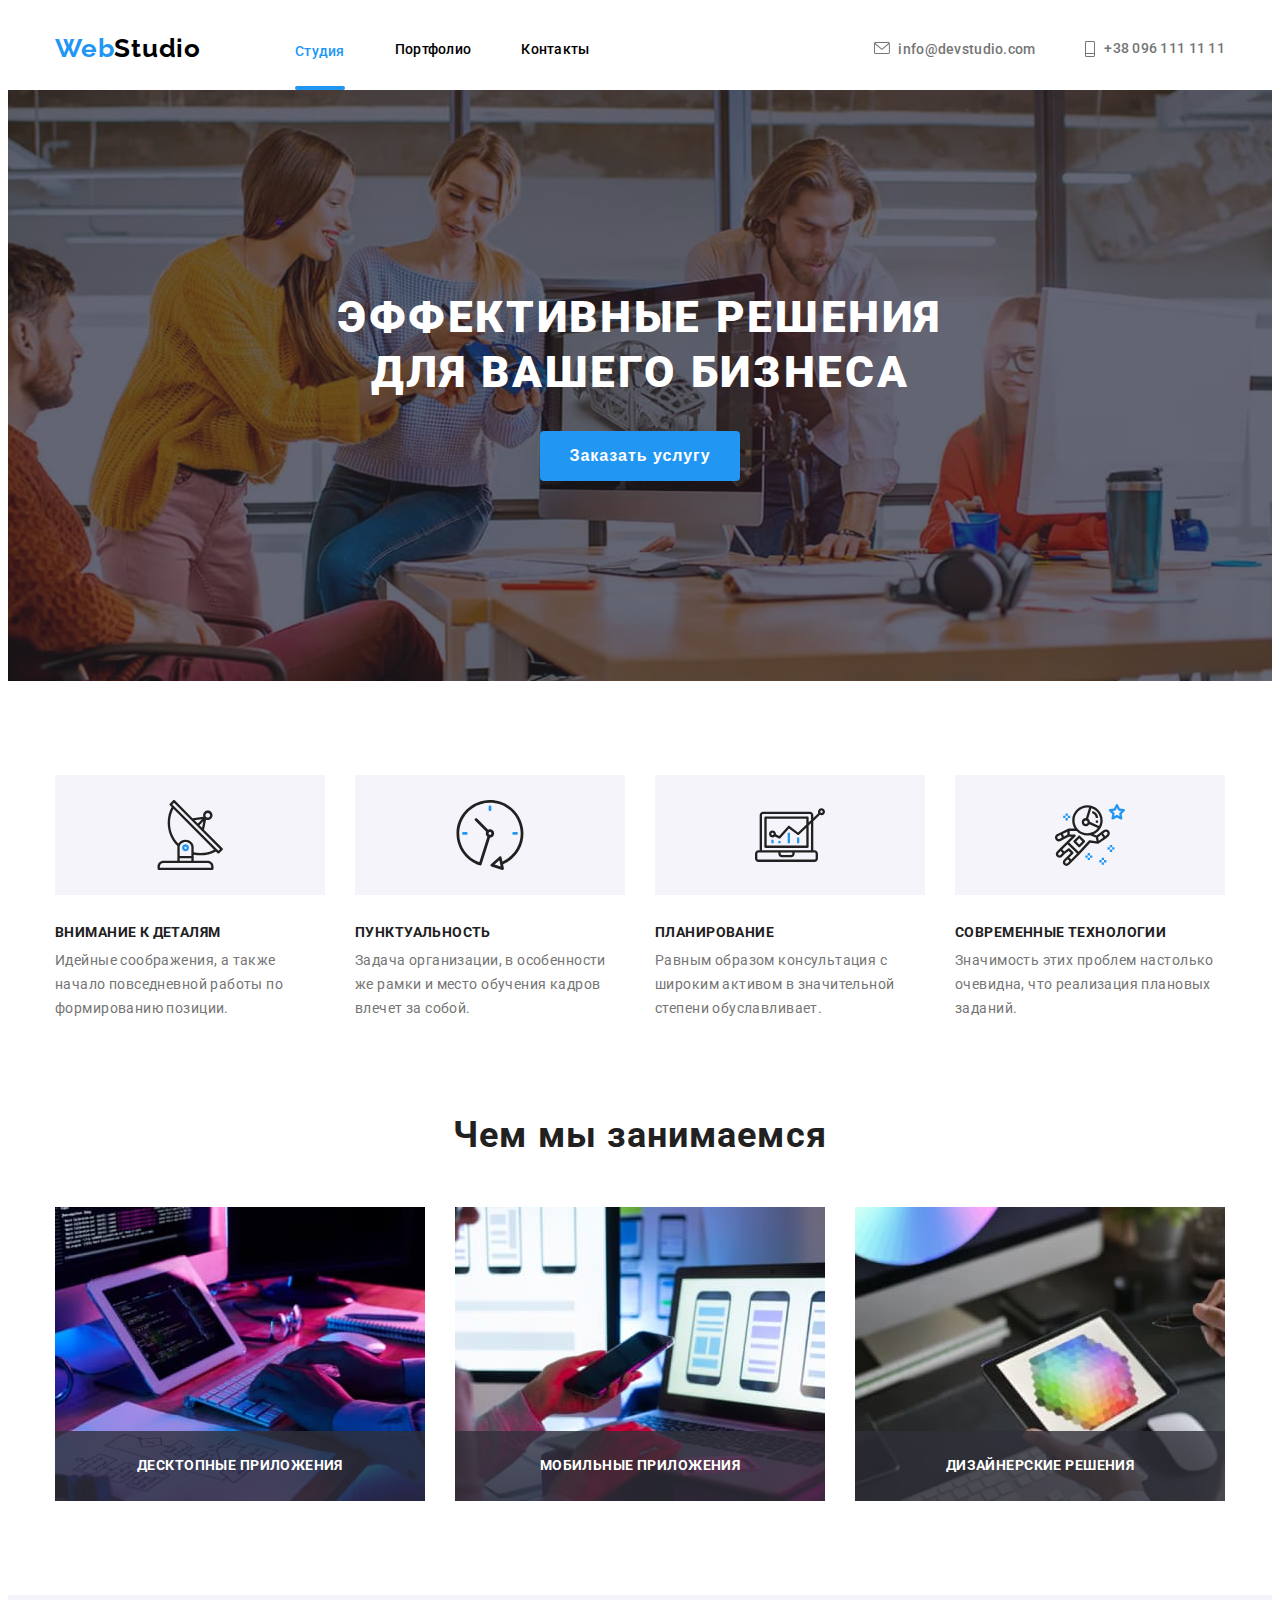
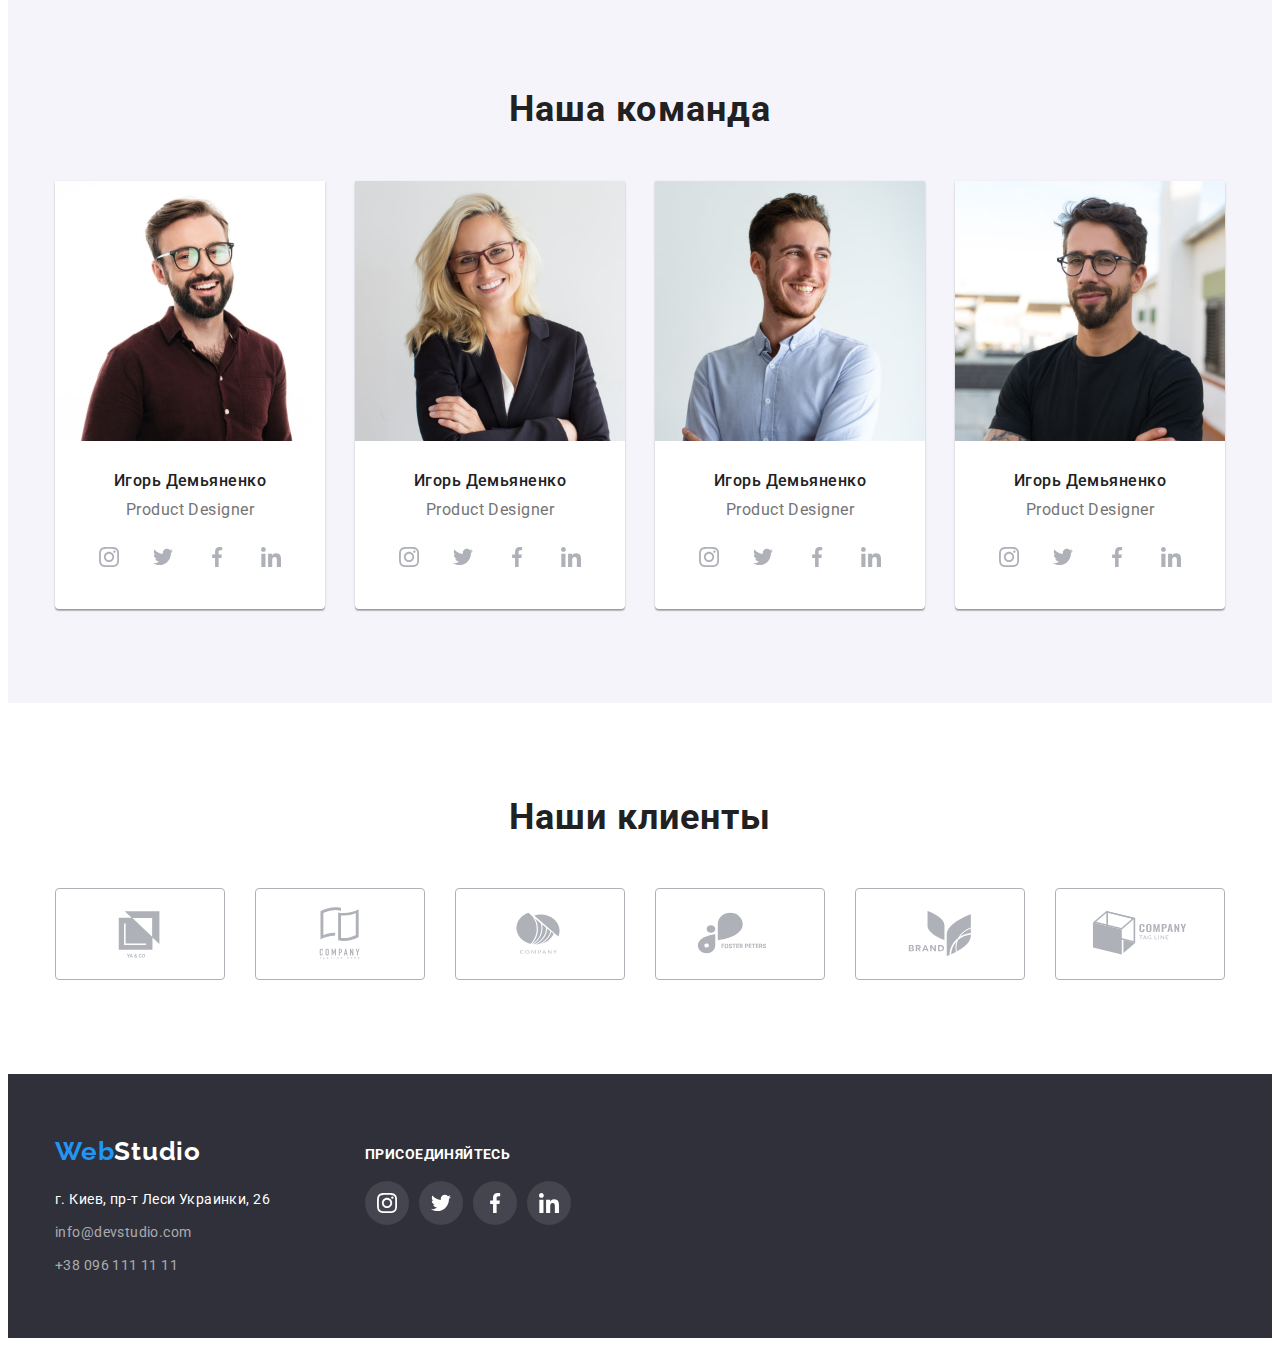
==== index.html @ 7b321eb6 "addes files" ====
<!DOCTYPE html>
<html lang="ru">
  <head>
    <meta charset="UTF-8" />
    <meta http-equiv="X-UA-Compatible" content="IE=edge" />
    <meta name="viewport" content="width=device-width, initial-scale=1.0" />
    <title>WebStudio</title>
    <link
      href="https://fonts.googleapis.com/css2?family=Raleway:wght@700&family=Roboto:wght@400;500;700;900&display=swap"
      rel="stylesheet"
    />
    <link
      rel="stylesheet"
      href="https://cdnjs.cloudflare.com/ajax/libs/modern-normalize/1.1.0/modern-normalize.min.css"
      integrity="sha512-wpPYUAdjBVSE4KJnH1VR1HeZfpl1ub8YT/NKx4PuQ5NmX2tKuGu6U/JRp5y+Y8XG2tV+wKQpNHVUX03MfMFn9Q=="
      crossorigin="anonymous"
      referrerpolicy="no-referrer"
    />
    <link rel="stylesheet" href="./css/style.css" />
  </head>
  <body>
    <!-- header -->
    <header>
      <div class="nav-cont container">
        <!-- навигация -->
        <nav class="nav-item">
          <a href="./index.html" class="logo"
            ><span class="logo-blue">Web</span><span class="logo-black">Studio</span></a
          >
          <ul class="nav-list list">
            <li class="current"><a href="" class="nav-link link">Студия</a></li>
            <li>
              <a href="./portfolio.html" class="nav-link link">Портфолио</a>
            </li>
            <li><a href="" class="nav-link link">Контакты</a></li>
          </ul>
        </nav>
        <!-- Контакты -->
        <ul class="nav-list list">
          <li>
            <a class="cont-link mail link" href="mailto:info@devstudio.com">
              <svg class="icon-cont" width="16" height="12">
                <use href="./image/svg/sprite.svg#icon-mail"></use>
              </svg>
              info@devstudio.com</a
            >
          </li>
          <li>
            <a class="cont-link tel link" href="tel:+380961111111">
              <svg class="icon-cont" width="10" height="16">
                <use href="./image/svg/sprite.svg#icon-telephone"></use>
              </svg>
              +38 096 111 11 11</a
            >
          </li>
        </ul>
      </div>
    </header>
    <!-- main -->
    <main>
      <!-- Интро -->
      <section class="intro">
        <h1 class="intro-title">Эффективные решения для вашего бизнеса</h1>
        <button type="button" class="btn primary" data-modal-open>Заказать услугу</button>
      </section>
      <!-- Преимущества -->
      <section class="our-benefit">
        <div class="benefit container">
          <h2 class="benefits title">Преимущества</h2>
          <ul class="benefits-list list">
            <li class="item">
              <div class="icon-item">
                <svg class="icon-benefits" width="70" height="70">
                  <use href="./image/svg/sprite.svg#icon-antenna-1"></use>
                </svg>
              </div>
              <h3 class="benefits-title sub-title">Внимание к деталям</h3>
              <p class="benefits-description">
                Идейные соображения, a также начало повседневной работы по формированию позиции.
              </p>
            </li>

            <li class="item">
              <div class="icon-item">
                <svg class="icon-benefits" width="70" height="70">
                  <use href="./image/svg/sprite.svg#icon-clock-2"></use>
                </svg>
              </div>
              <h3 class="benefits-title sub-title">Пунктуальность</h3>
              <p class="benefits-description">
                Задача организации, в особенности же рамки и место обучения кадров влечет за собой.
              </p>
            </li>

            <li class="item">
              <div class="icon-item">
                <svg class="icon-benefits" width="70" height="70">
                  <use href="./image/svg/sprite.svg#icon-diagram-3"></use>
                </svg>
              </div>
              <h3 class="benefits-title sub-title">Планирование</h3>
              <p class="benefits-description">
                Равным образом консультация c широким активом в значительной степени обуславливает.
              </p>
            </li>

            <li class="item">
              <div class="icon-item">
                <svg class="icon-benefits" width="70" height="70">
                  <use href="./image/svg/sprite.svg#icon-astronaut-4"></use>
                </svg>
              </div>
              <h3 class="benefits-title sub-title">Современные технологии</h3>
              <p class="benefits-description">
                Значимость этих проблем настолько очевидна, что реализация плановых заданий.
              </p>
            </li>
          </ul>
        </div>
      </section>
      <!-- Чем мы занимаемся -->
      <section class="section">
        <div class="container">
          <h2 class="title">Чем мы занимаемся</h2>
          <ul class="doing-list list">
            <li>
              <img src="./image/Main/do/box1.jpg" width="370" alt="box1" />
              <p> Десктопные приложения</p>
            </li>
            <li>
              <img src="./image/Main/do/box2.jpg" width="370" alt="box2" />
              <p>Мобильные приложения</p>
            </li>
            <li>
              <img src="./image/Main/do/box3.jpg" width="370" alt="box3" />
              <p>Дизайнерские решения</p>
            </li>
          </ul>
        </div>
      </section>
      <!-- Наша команда -->
      <section class="team section">
        <div class="container">
          <h2 class="title">Наша команда</h2>
          <ul class="team-list list">
            <li class="team-container">
              <img class="team-photo" src="./image/Main/team/team1.jpg" width="270" alt="team1" />
              <div class="team-descr">
                <h3 class="team-name">Игорь Демьяненко</h3>
                <p class="team-position">Product Designer</p>
                <ul class="social social-team list">
                  <li>
                    <a href="" class="social-item link">
                      <svg class="icon-social" width="20" height="20">
                        <use href="./image/svg/sprite.svg#icon-instagram"></use>
                      </svg>
                    </a>
                  </li>
                  <li>
                    <a href="" class="social-item link">
                      <svg class="icon-social" width="20" height="20">
                        <use href="./image/svg/sprite.svg#icon-twitter"></use>
                      </svg>
                    </a>
                  </li>
                  <li>
                    <a href="" class="social-item link">
                      <svg class="icon-social" width="20" height="20">
                        <use href="./image/svg/sprite.svg#icon-facebook"></use>
                      </svg>
                    </a>
                  </li>
                  <li>
                    <a href="" class="social-item link">
                      <svg class="icon-social" width="20" height="20">
                        <use href="./image/svg/sprite.svg#icon-linkedin"></use>
                      </svg>
                    </a>
                  </li>
                </ul>
              </div>
            </li>
            <li class="team-container">
              <img class="team-photo" src="./image/Main/team/team2.jpg" width="270" alt="team1" />
              <div class="team-descr">
                <h3 class="team-name">Игорь Демьяненко</h3>
                <p class="team-position">Product Designer</p>
                <ul class="social social-team list">
                  <li>
                    <a href="" class="social-item team-item link">
                      <svg class="icon-social" width="20" height="20">
                        <use href="./image/svg/sprite.svg#icon-instagram"></use>
                      </svg>
                    </a>
                  </li>
                  <li>
                    <a href="" class="social-item team-item link">
                      <svg class="icon-social" width="20" height="20">
                        <use href="./image/svg/sprite.svg#icon-twitter"></use>
                      </svg>
                    </a>
                  </li>
                  <li>
                    <a href="" class="social-item team-item link">
                      <svg class="icon-social" width="20" height="20">
                        <use href="./image/svg/sprite.svg#icon-facebook"></use>
                      </svg>
                    </a>
                  </li>
                  <li>
                    <a href="" class="social-item team-item link">
                      <svg class="icon-social" width="20" height="20">
                        <use href="./image/svg/sprite.svg#icon-linkedin"></use>
                      </svg>
                    </a>
                  </li>
                </ul>
              </div>
            </li>
            <li class="team-container">
              <img class="team-photo" src="./image/Main/team/team3.jpg" width="270" alt="team1" />
              <div class="team-descr">
                <h3 class="team-name">Игорь Демьяненко</h3>
                <p class="team-position">Product Designer</p>
                <ul class="social social-team list">
                  <li>
                    <a href="" class="social-item team-item link">
                      <svg class="icon-social" width="20" height="20">
                        <use href="./image/svg/sprite.svg#icon-instagram"></use>
                      </svg>
                    </a>
                  </li>
                  <li>
                    <a href="" class="social-item team-item link">
                      <svg class="icon-social" width="20" height="20">
                        <use href="./image/svg/sprite.svg#icon-twitter"></use>
                      </svg>
                    </a>
                  </li>
                  <li>
                    <a href="" class="social-item team-item link">
                      <svg class="icon-social" width="20" height="20">
                        <use href="./image/svg/sprite.svg#icon-facebook"></use>
                      </svg>
                    </a>
                  </li>
                  <li>
                    <a href="" class="social-item team-item link">
                      <svg class="icon-social" width="20" height="20">
                        <use href="./image/svg/sprite.svg#icon-linkedin"></use>
                      </svg>
                    </a>
                  </li>
                </ul>
              </div>
            </li>
            <li class="team-container">
              <img class="team-photo" src="./image/Main/team/team4.jpg" width="270" alt="team1" />
              <div class="team-descr">
                <h3 class="team-name">Игорь Демьяненко</h3>
                <p class="team-position">Product Designer</p>
                <ul class="social social-team list">
                  <li>
                    <a href="" class="social-item team-item link">
                      <svg class="icon-social" width="20" height="20">
                        <use href="./image/svg/sprite.svg#icon-instagram"></use>
                      </svg>
                    </a>
                  </li>
                  <li>
                    <a href="" class="social-item team-item link">
                      <svg class="icon-social" width="20" height="20">
                        <use href="./image/svg/sprite.svg#icon-twitter"></use>
                      </svg>
                    </a>
                  </li>
                  <li>
                    <a href="" class="social-item team-item link">
                      <svg class="icon-social" width="20" height="20">
                        <use href="./image/svg/sprite.svg#icon-facebook"></use>
                      </svg>
                    </a>
                  </li>
                  <li>
                    <a href="" class="social-item team-item link">
                      <svg class="icon-social" width="20" height="20">
                        <use href="./image/svg/sprite.svg#icon-linkedin"></use>
                      </svg>
                    </a>
                  </li>
                </ul>
              </div>
            </li>
          </ul>
        </div>
      </section>
      <!-- Клиенты -->
      <section class="section">
        <div class="container">
          <h2 class="title">Наши клиенты</h2>
          <ul class="clients-list list">
            <li class="list">
              <a href="" class="item-client link">
                <svg class="icon-client">
                  <use href="./image/svg/sprite.svg#icon-client-1"></use>
                </svg>
              </a>
            </li>
            <li class="list">
              <a href="" class="item-client link">
                <svg class="icon-client">
                  <use href="./image/svg/sprite.svg#icon-client-2"></use>
                </svg>
              </a>
            </li>
            <li class="list">
              <a href="" class="item-client link">
                <svg class="icon-client">
                  <use href="./image/svg/sprite.svg#icon-client-3"></use>
                </svg>
              </a>
            </li>
            <li class="list">
              <a href="" class="item-client link">
                <svg class="icon-client">
                  <use href="./image/svg/sprite.svg#icon-client-4"></use>
                </svg>
              </a>
            </li>
            <li class="list">
              <a href="" class="item-client link">
                <svg class="icon-client">
                  <use href="./image/svg/sprite.svg#icon-client-5"></use>
                </svg>
              </a>
            </li>
            <li class="list">
              <a href="" class="item-client link">
                <svg class="icon-client">
                  <use href="./image/svg/sprite.svg#icon-client-6"></use>
                </svg>
              </a>
            </li>
          </ul>
        </div>
      </section>
    </main>
    <!-- footer -->
    <footer class="footer">
      <div class="container">
        <ul class="footer-container list">
          <li class="adress-list">
            <a href="./index.html" class="logo"
              ><span class="logo-blue">Web</span><span class="logo-white">Studio</span></a
            >
            <address>
              <ul class="footer-adress">
                <li class="adress-link list">
                  <a
                    class="adress link"
                    href="https://www.google.com/maps/place/%D0%B1%D1%83%D0%BB.+%D0%9B%D0%B5%D1%81%D0%B8+%D0%A3%D0%BA%D1%80%D0%B0%D0%B8%D0%BD%D0%BA%D0%B8,+26,+%D0%9A%D0%B8%D0%B5%D0%B2,+02000/data=!4m2!3m1!1s0x40d4cf0e033ecbe9:0x57a4dffefec77da0?sa=X&ved=2ahUKEwjcrKjP-oL5AhVjoosKHctqA7YQ8gF6BAgDEAE"
                    target="_blank"
                    rel="noopener noreferrer"
                    >г. Киев, пр-т Леси Украинки, 26</a
                  >
                </li>
                <li class="adress-link list">
                  <a class="contact link" href="mailto:info@devstudio.com">info@devstudio.com</a>
                </li>
                <li class="adress-link list">
                  <a class="contact link" href="tel:+380961111111">+38 096 111 11 11</a>
                </li>
              </ul>
            </address>
          </li>
          <li class="join-list">
            <h2 class="sub-title title-join">присоединяйтесь</h2>
            <ul class="social social-footer list">
              <li>
                <a href="" class="social-item link">
                  <svg class="icon-social" width="20" height="20">
                    <use href="./image/svg/sprite.svg#icon-instagram"></use>
                  </svg>
                </a>
              </li>
              <li>
                <a href="" class="social-item link">
                  <svg class="icon-social" width="20" height="20">
                    <use href="./image/svg/sprite.svg#icon-twitter"></use>
                  </svg>
                </a>
              </li>
              <li>
                <a href="" class="social-item link">
                  <svg class="icon-social" width="20" height="20">
                    <use href="./image/svg/sprite.svg#icon-facebook"></use>
                  </svg>
                </a>
              </li>
              <li>
                <a href="" class="social-item link">
                  <svg class="icon-social" width="20" height="20">
                    <use href="./image/svg/sprite.svg#icon-linkedin"></use>
                  </svg>
                </a>
              </li>
            </ul>
          </li>
        </ul>
      </div>
    </footer>
    <div class="backdrop is-hidden" data-modal>
      <div class="modal">
        <button type="button" class="btn btn-close" data-modal-close>
          <img src="./image/svg/closed.svg" alt="X" width="11" height="11" />
        </button>
      </div>
    </div>
    <script src="./js/modal.js"></script>
  </body>
</html>
---- css/style.css ----
/* основной черний цвет #212121 */
/* вторичний цвет #757575 */
/* accent #2196F3 */
:root {
  --primary-text-color: #212121;
  --second-text-color: #757575;
  --accent-color: #2196f3;
  --white-color: #ffffff;
  --primary-bgc: #2f303a;
  --contact-color: rgba(255, 255, 255, 0.6);
  --second-bgc: #f5f4fa;
  --social-bgc: #afb1b8;
  --social-join: rgba(255, 255, 255, 0.1);
  --bgc-overlay: rgba(33, 150, 243, 0.9);
  --bgc-backdrop: rgba(0, 0, 0, 0.2);
}
html {
  box-sizing: border-box;
}
*,
*::after,
*::before {
  box-sizing: inherit;
}
body {
  font-family: 'Roboto', sans-serif;
  font-style: normal;
}
.container {
  margin: 0 auto;
  max-width: 1200px;
  padding: 0 15px;
}

/* Обнуление */
h1,
h2,
h3,
h4,
p {
  margin: 0;
  padding: 0;
}
img {
  display: block;
}
.list {
  margin: 0;
  padding: 0;
  list-style: none;
}
.link {
  margin: 0;
  padding: 0;
  text-decoration: none;
  line-height: 0;
}

/* Общее для тайтлов */
.title {
  margin-bottom: 1.39em;
  color: var(--primary-text-color);
  font-weight: 700;
  font-size: 2.25em;
  line-height: 1.16;
  text-align: center;
  letter-spacing: 0.03em;
}
.sub-title {
  font-weight: 700;
  font-size: 0.875em;
  line-height: 1;
  letter-spacing: 0.03em;
  text-transform: uppercase;
}
.section {
  padding-top: 5.875em;
  padding-bottom: 5.875em;
}
/* Header */
.logo {
  text-decoration: none;
  font-family: 'Raleway', sans-serif;
  font-weight: 700;
  letter-spacing: 0.03em;
  font-size: 1.625em;
  line-height: 1.29;
  margin-right: 94px;
  padding-top: 0.92em;
  padding-bottom: 0.9em;
}
.nav-list {
  display: inline-flex;
  align-items: center;
  font-weight: 500;
  font-size: 0.875em;
  line-height: 1;
  letter-spacing: 0.02em;
  margin-left: auto;
  align-content: baseline;
}
.nav-list > li:not(:first-child) {
  margin-left: 50px;
}
.logo-blue {
  color: var(--accent-color);
}
.logo-black {
  color: #000000;
}
.logo-white {
  color: #ffffff;
}
.nav-link {
  display: inline-block;
  padding-top: 32px;
  padding-bottom: 32px;
  color: inherit;
  line-height: 1;
  transition: 250ms cubic-bezier(0.4, 0, 0.2, 1);
}
.cont-link {
  display: inline-flex;
  padding-top: 32px;
  padding-bottom: 32px;
  color: var(--second-text-color);
  text-align: center;
  line-height: 1;
  transition: 250ms cubic-bezier(0.4, 0, 0.2, 1);
}
.icon-cont {
  margin-right: 0.625em;
  fill: currentColor;
  transition: 250ms cubic-bezier(0.4, 0, 0.2, 1);
}
.icon-cont:hover,
.icon-cont:focus {
  fill: currentColor;
}

.nav-link:hover,
.nav-link:focus,
.cont-link:hover,
.cont-link:focus,
.adress-link .link:hover,
.adress-link .link:focus {
  color: var(--accent-color);
}
.current {
  display: flex;
  color: var(--accent-color);
  flex-direction: column;
}
.current::after {
  content: '';
  display: flex;
  min-width: 100%;
  height: 4px;
  background-color: var(--accent-color);
  border-radius: 2px;
  align-self: center;
}
.current .nav-link {
  padding-top: 36px;
  padding-bottom: 28px;
}
.nav-cont {
  display: flex;
}
.nav-item {
  display: flex;
}

/* Main */

/* Intro */
.intro {
  padding-top: 12.5em;
  padding-bottom: 12.5em;
  max-width: 1600px;
  margin: 0 auto;
  background-color: var(--primary-bgc);
  background-image: linear-gradient(to right, rgba(47, 48, 58, 0.4), rgba(47, 48, 58, 0.4)),
    url(../image/Main/intro/bg-intro.jpg);
  background-size: cover;
  background-repeat: no-repeat;
  background-position: center;
  text-align: center;
}
.intro-title {
  margin-left: auto;
  margin-right: auto;
  margin-bottom: 0.68em;
  max-width: 650px;
  color: var(--white-color);
  font-weight: 900;
  letter-spacing: 0.06em;
  text-transform: uppercase;
  font-size: 2.75em;
  line-height: 1.26em;
}

/* btn */
.btn {
  padding: 0;
  margin: 0;
  font-size: 1em;
  line-height: 1.53em;
  display: inline-block;
  justify-content: center;
  align-items: center;
  border-radius: 4px;
  cursor: pointer;
  border: none;
}
.btn.primary {
  transition: 250ms cubic-bezier(0.4, 0, 0.2, 1);
  min-width: 200px;
  min-height: 50px;
  background-color: var(--accent-color);
  color: var(--white-color);
  letter-spacing: 0.06em;
  font-weight: 700;
}
.btn.primary:hover,
.btn.primary:focus {
  box-shadow: 0px 4px 4px rgba(0, 0, 0, 0.15);
}
/* Преимущества */
.our-benefit {
  padding-top: 5.875em;
}
.benefits,
.header-title {
  display: none;
}
.benefits-list {
  display: flex;
}
.icon-item {
  margin-bottom: 30px;
  min-width: 270px;
  min-height: 120px;
  display: inline-flex;
  justify-content: center;
  align-items: center;
  background-color: var(--second-bgc);
}
.icon-benefits {
  fill: currentColor;
}
.benefits-list .item {
  width: calc((100%-90px) / 4);
}
.benefits-list .item:not(:last-child) {
  margin-right: 30px;
}
.benefits-title {
  margin-bottom: 0.75em;
  color: var(--primary-text-color);
}
.benefits-description {
  margin-top: 0;
  margin-bottom: 0;
  font-weight: 400;
  font-size: 0.875em;
  line-height: 1.71;
  letter-spacing: 0.03em;
  color: var(--second-text-color);
}

/* Чем мы занимаемся */
.doing-list {
  display: flex;
}
.doing-list > li:not(:last-child) {
  margin-right: 30px;
}
.doing-list li {
  position: relative;
}

.doing-list li p {
  position: absolute;
  left: 0;
  bottom: 0;
  display: flex;
  justify-content: center;
  align-items: center;
  width: 100%;
  height: 70px;
  font-weight: 700;
  font-size: 0.875em;
  line-height: 1.28;
  letter-spacing: 0.03em;
  text-transform: uppercase;
  color: var(--white-color);
  background-color: rgba(47, 48, 58, 0.8);
}

/* Наша команда  */
.team {
  background-color: var(--second-bgc);
}
.team-list {
  display: flex;
}
.team-container {
  display: block;
  background-color: var(--white-color);
  height: 428px;
  box-shadow: 0px 1px 3px rgba(0, 0, 0, 0.12), 0px 1px 1px rgba(0, 0, 0, 0.14), 0px 2px 1px rgba(0, 0, 0, 0.2);
  border-radius: 0px 0px 4px 4px;
}
.team-descr {
  padding-top: 1.875em;
  padding-bottom: 1.875em;
  padding-left: 2em;
  padding-right: 2em;
}
.team-name {
  margin-top: 0;
  margin-bottom: 0.625em;
  color: var(--primary-text-color);
  font-weight: 500;
  font-size: 1em;
  line-height: 1.2;
  text-align: center;
  letter-spacing: 0.03em;
}
.team-position {
  margin-top: 0;
  margin-bottom: 1em;
  color: var(--second-text-color);
  font-weight: 400;
  font-size: 1em;
  line-height: 1.2;
  text-align: center;
  letter-spacing: 0.03em;
}
.team-container:not(:last-child) {
  margin-right: 30px;
}

/* Social */

.social {
  display: inline-flex;
}

.social-item {
  min-width: 44px;
  min-height: 44px;
  display: inline-flex;
  justify-content: center;
  align-items: center;
  border-radius: 50%;
  transition: 250ms cubic-bezier(0.4, 0, 0.2, 1);
}
.social li:not(:last-child) {
  margin-right: 10px;
}
.social-team .social-item {
  color: var(--social-bgc);
  background-color: var(--white-color);
}
.icon-social {
  width: 20px;
  height: 20px;
  fill: currentColor;
}

.social-footer .social-item {
  color: var(--white-color);
  background-color: var(--social-join);
}

.social-item:hover,
.social-item:focus {
  color: var(--white-color);
  background-color: var(--accent-color);
}
/* Клиенты */
.clients-list {
  display: flex;
  flex-wrap: wrap;
  align-items: center;
}
.item-client {
  display: inline-flex;
  justify-content: center;
  align-items: center;
  min-width: 170px;
  min-height: 92px;
  color: var(--social-bgc);
  border: 1px solid var(--social-bgc);
  border-radius: 4px;
  transition: 250ms cubic-bezier(0.4, 0, 0.2, 1);
}
.item-client:focus,
.item-client:hover {
  border-color: var(--accent-color);
  color: var(--accent-color);
}
.clients-list li:not(:last-child) {
  margin-right: 30px;
}
.icon-client {
  width: 106px;
  height: 60px;
  fill: currentColor;
}
/* Футер */
.footer {
  padding: 3.75em 0;
  background-color: var(--primary-bgc);
}
.footer-adress {
  padding: 0;
  margin-bottom: 0;
  margin-top: 1.42em;
  font-weight: 400;
  font-size: 0.875em;
  font-style: normal;
  line-height: 1.71;
  letter-spacing: 0.03em;
}
.adress-link {
  margin: 0.642em 0;
}
.adress-link:first-child,
.adress-link:last-child {
  margin: 0;
}
.adress-link .link {
  line-height: 1.71;
  transition: 250ms cubic-bezier(0.4, 0, 0.2, 1);
}
.adress {
  color: var(--white-color);
}
.contact {
  color: var(--contact-color);
}
.footer-container {
  display: inline-flex;
  align-content: center;
}
/* Присоединяйтесь */
.title-join {
  margin-top: 0.9em;
  margin-bottom: 1.42em;
  color: var(--white-color);
}
.join-list {
  margin-left: 4.375em;
}

/* Портфолио */
.header {
  border-bottom: 1px solid #ececec;
}
.portfolio {
  align-items: center;
  padding-top: 5.875em;
  padding-bottom: 5.875em;
}
.portfolio-title {
  display: none;
}
/* Кнопки портфолио */
.btn.second {
  background-color: var(--second-bgc);
  color: var(--primary-text-color);
  letter-spacing: 0.03em;
  font-weight: 500;
  padding: 6px 22px;
}
.btn.second:focus,
.btn.second:hover {
  background-color: var(--accent-color);
  color: var(--white-color);
  box-shadow: 0px 3px 1px rgba(0, 0, 0, 0.1), 0px 1px 2px rgba(0, 0, 0, 0.08), 0px 2px 2px rgba(0, 0, 0, 0.12);
  border-radius: 4px;
}
/* Наши роботы */
.list-filter {
  display: flex;
  margin-bottom: 3.125em;
  justify-content: center;
}
.list-filter .filter-unit + .filter-unit {
  margin-left: 8px;
}
.link .work-descr {
  padding-top: 1.25em;
  padding-bottom: 1.25em;
  padding-left: 1.5em;
  padding-right: 1.5em;
  border: 1px solid #eeeeee;
}
.work-item {
  width: 370px;
  display: inline-block;
  background: #ffffff;
  transition: 250ms cubic-bezier(0.4, 0, 0.2, 1);
  /* width: calc((100%-60px)/3); */
}
.work-item:hover,
.work-item:focus {
  box-shadow: 0px 1px 1px rgba(0, 0, 0, 0.12), 0px 4px 4px rgba(0, 0, 0, 0.06), 1px 4px 6px rgba(0, 0, 0, 0.16);
}
.work-item:not(:nth-child(3n)) {
  margin-right: 30px;
}
.work-item:not(:nth-last-child(-n + 3)) {
  margin-bottom: 30px;
}

.overlay {
  position: relative;
  overflow: hidden;
}

.overlay-text {
  position: absolute;
  top: 0;
  left: 0;

  width: 100%;
  height: 100%;
  padding: 63px 24px;

  background-color: var(--bgc-overlay);
  color: var(--white-color);
  font-weight: 400;
  font-size: 1.2em;
  line-height: 1.55;
  overflow: hidden;
  transform: translateY(100%);
  transition: 250ms cubic-bezier(0.4, 0, 0.2, 1);
}
.work-item:hover .overlay-text,
.work-item:focus .overlay-text {
  transform: translateY(0);
}
.link .exampl-name {
  color: var(--primary-text-color);
  font-weight: 700;
  font-size: 1.13em;
  line-height: 2;
  letter-spacing: 0.06em;
  /* margin-bottom: 0.23em; */
}
.link .exampl-descr {
  color: var(--second-text-color);
  font-weight: 400;
  font-size: 1em;
  line-height: 1.9;
  letter-spacing: 0.03em;
}
.work-list {
  display: flex;
  flex-wrap: wrap;
}

/* Modal */

.backdrop {
  position: fixed;
  top: 0;
  left: 0;
  transition: 250ms cubic-bezier(0.4, 0, 0.2, 1);
  width: 100%;
  height: 100%;
  background-color: var(--bgc-backdrop);
}
.backdrop.is-hidden {
  opacity: 0;
  transition: 250ms cubic-bezier(0.4, 0, 0.2, 1);
  pointer-events: none;
}
.modal {
  position: absolute;
  top: 50%;
  left: 50%;
  transform: translate(-50%, -50%);
  min-width: 528px;
  min-height: 581px;
  background-color: var(--white-color);
  border-radius: 4px;
  box-shadow: 0px 1px 3px rgba(219, 32, 32, 0.12)), 0px 1px 1px rgba(0, 0, 0, 0.14),
    0px 2px 1px rgba(0, 0, 0, 0.2);
}
.btn-close {
  position: absolute;
  top: 8px;
  right: 8px;
  width: 30px;
  height: 30px;
  background-color: #fff;
  outline: 1px solid rgba(0, 0, 0, 0.1);
  border-radius: 50%;
}
.btn-close img {
  display: inline-flex;
  justify-content: center;
  align-items: center;
}
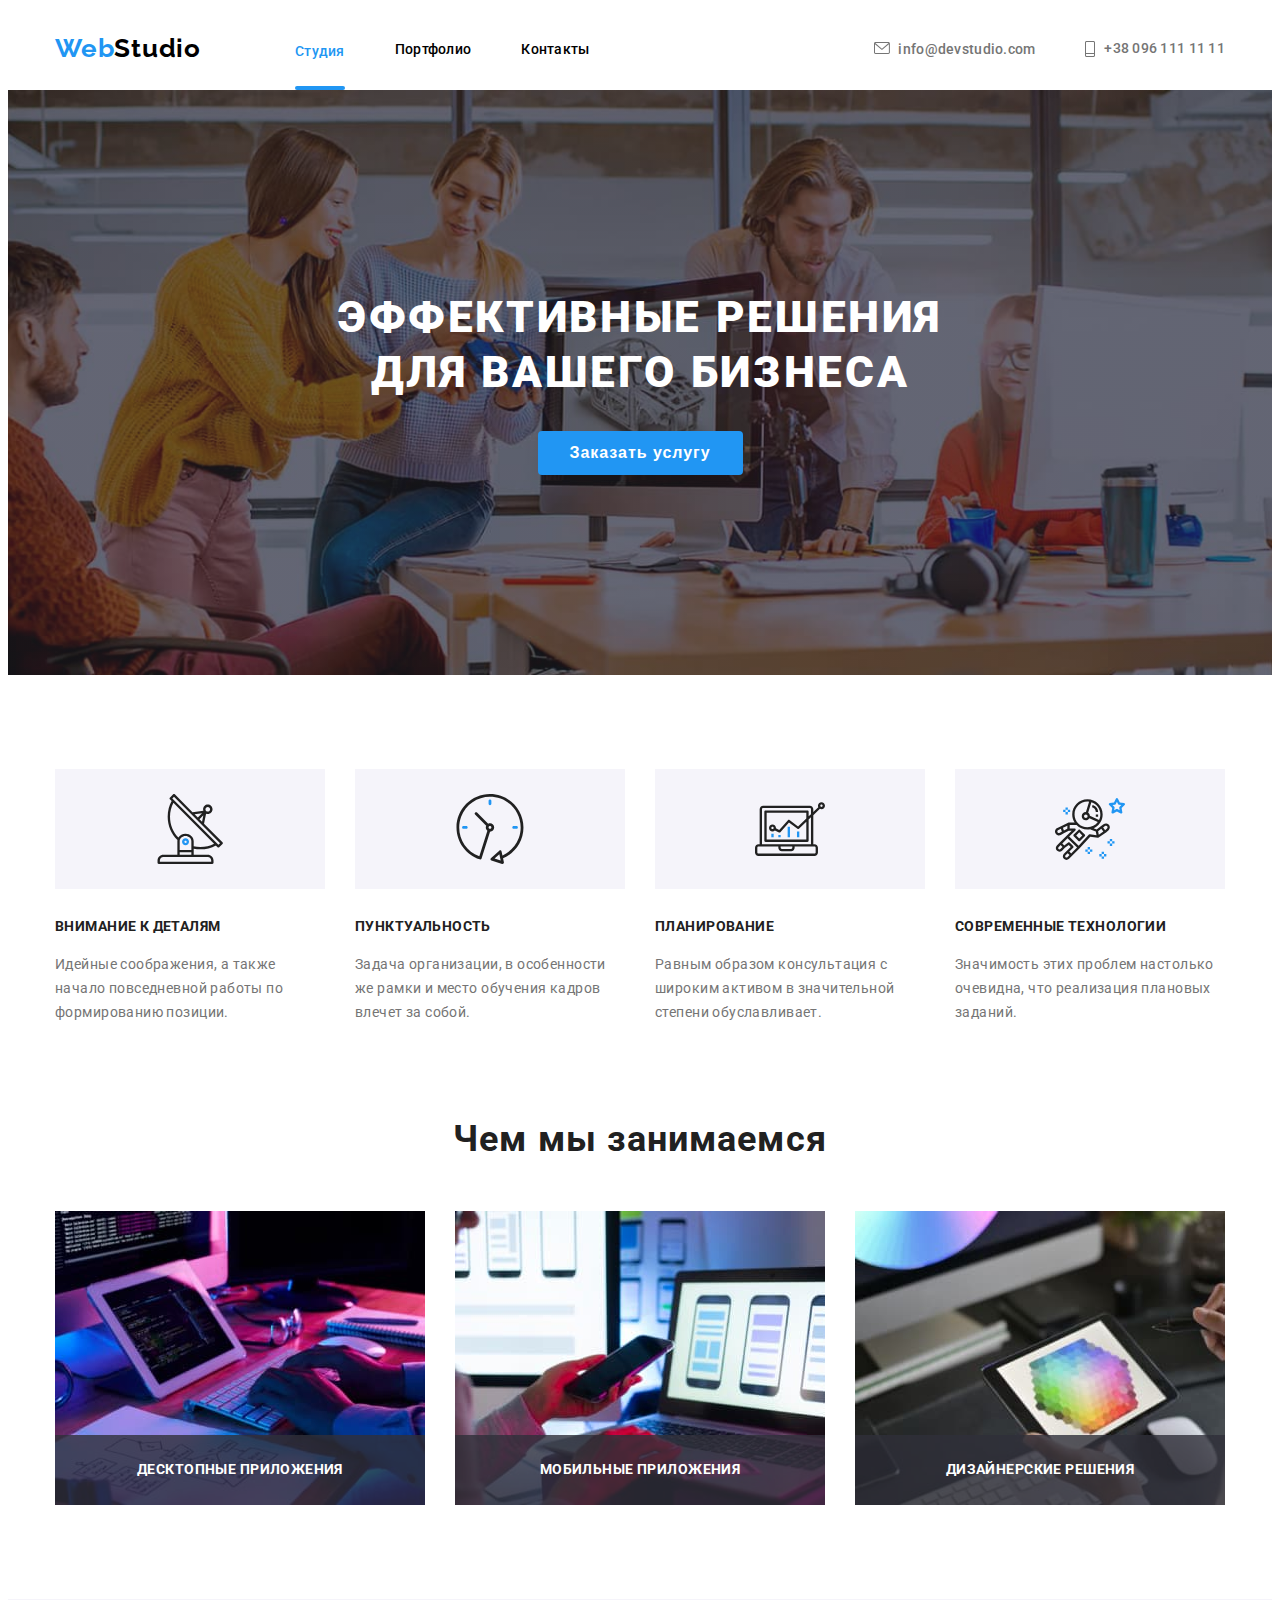
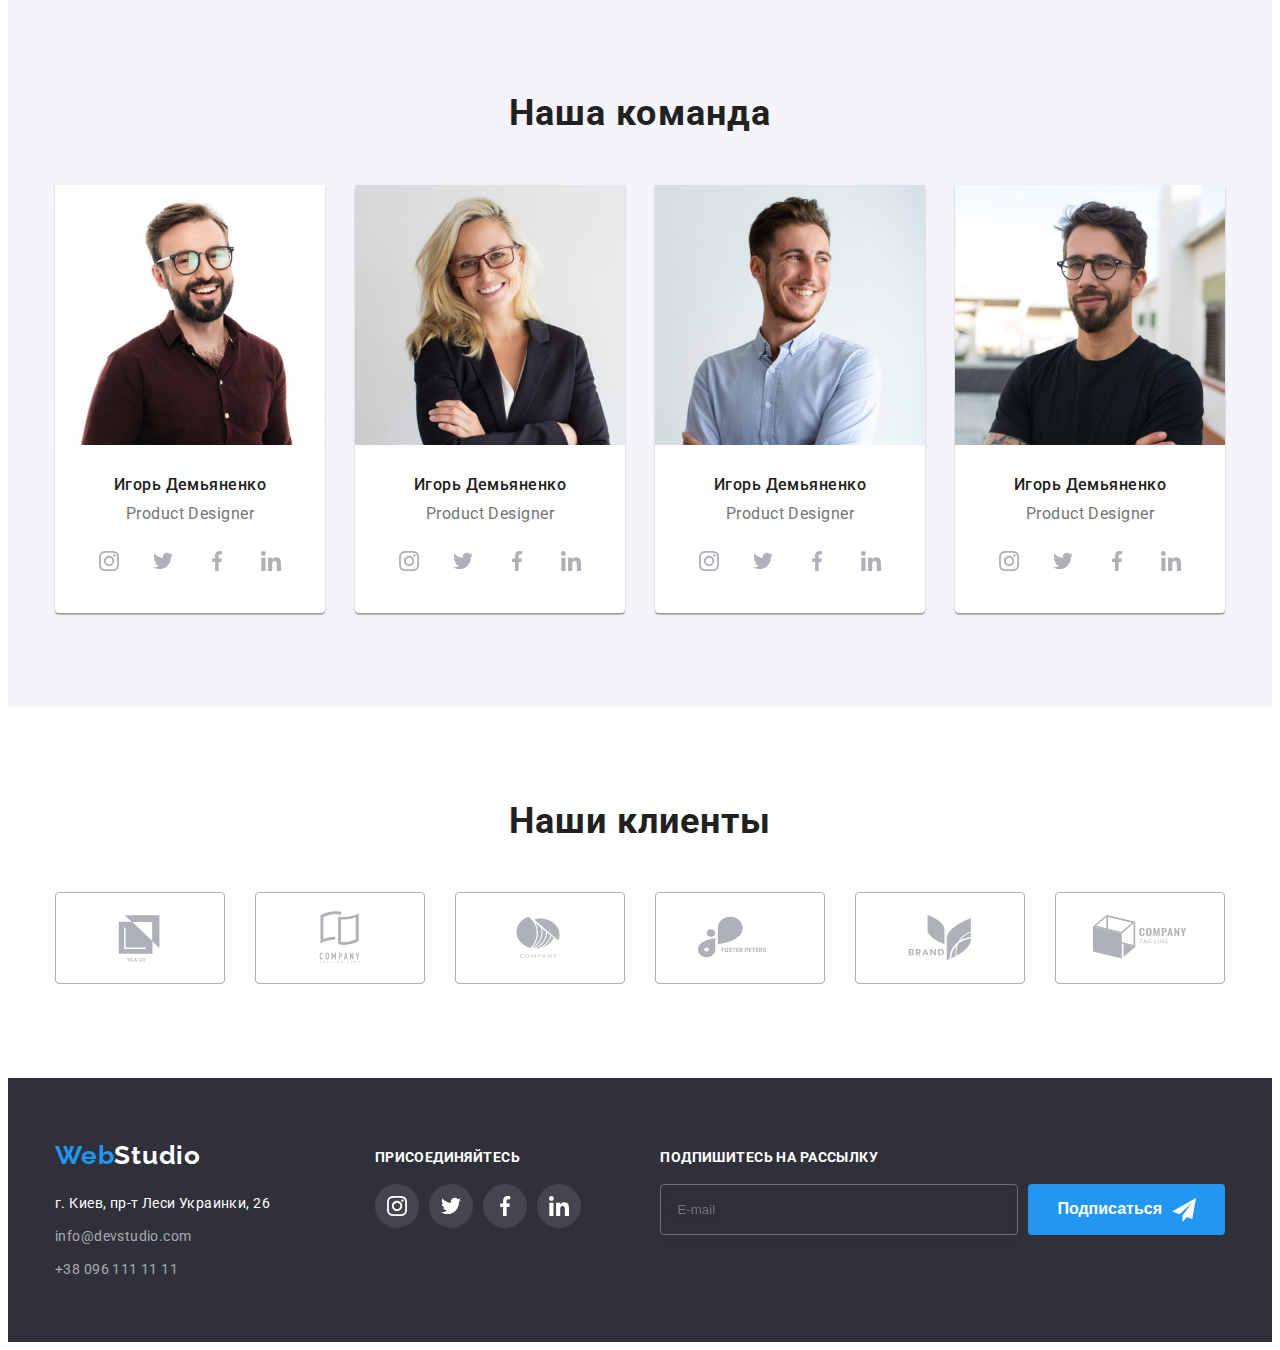
==== commit 77f7998f: "addes footer form" ====
--- a/index.html
+++ b/index.html
@@ -1,421 +1,423 @@
 <!DOCTYPE html>
 <html lang="ru">
-  <head>
-    <meta charset="UTF-8" />
-    <meta http-equiv="X-UA-Compatible" content="IE=edge" />
-    <meta name="viewport" content="width=device-width, initial-scale=1.0" />
-    <title>WebStudio</title>
-    <link
-      href="https://fonts.googleapis.com/css2?family=Raleway:wght@700&family=Roboto:wght@400;500;700;900&display=swap"
-      rel="stylesheet"
-    />
-    <link
-      rel="stylesheet"
-      href="https://cdnjs.cloudflare.com/ajax/libs/modern-normalize/1.1.0/modern-normalize.min.css"
-      integrity="sha512-wpPYUAdjBVSE4KJnH1VR1HeZfpl1ub8YT/NKx4PuQ5NmX2tKuGu6U/JRp5y+Y8XG2tV+wKQpNHVUX03MfMFn9Q=="
-      crossorigin="anonymous"
-      referrerpolicy="no-referrer"
-    />
-    <link rel="stylesheet" href="./css/style.css" />
-  </head>
-  <body>
-    <!-- header -->
-    <header>
-      <div class="nav-cont container">
-        <!-- навигация -->
-        <nav class="nav-item">
-          <a href="./index.html" class="logo"
-            ><span class="logo-blue">Web</span><span class="logo-black">Studio</span></a
-          >
-          <ul class="nav-list list">
-            <li class="current"><a href="" class="nav-link link">Студия</a></li>
-            <li>
-              <a href="./portfolio.html" class="nav-link link">Портфолио</a>
-            </li>
-            <li><a href="" class="nav-link link">Контакты</a></li>
-          </ul>
-        </nav>
-        <!-- Контакты -->
+
+<head>
+  <meta charset="UTF-8" />
+  <meta http-equiv="X-UA-Compatible" content="IE=edge" />
+  <meta name="viewport" content="width=device-width, initial-scale=1.0" />
+  <title>WebStudio</title>
+  <link href="https://fonts.googleapis.com/css2?family=Raleway:wght@700&family=Roboto:wght@400;500;700;900&display=swap"
+    rel="stylesheet" />
+  <link rel="stylesheet" href="https://cdnjs.cloudflare.com/ajax/libs/modern-normalize/1.1.0/modern-normalize.min.css"
+    integrity="sha512-wpPYUAdjBVSE4KJnH1VR1HeZfpl1ub8YT/NKx4PuQ5NmX2tKuGu6U/JRp5y+Y8XG2tV+wKQpNHVUX03MfMFn9Q=="
+    crossorigin="anonymous" referrerpolicy="no-referrer" />
+  <link rel="stylesheet" href="./css/style.css" />
+</head>
+
+<body>
+  <!-- header -->
+  <header>
+    <div class="nav-cont container">
+      <!-- навигация -->
+      <nav class="nav-item">
+        <a href="./index.html" class="logo"><span class="logo-blue">Web</span><span class="logo-black">Studio</span></a>
         <ul class="nav-list list">
+          <li class="current"><a href="" class="nav-link link">Студия</a></li>
           <li>
-            <a class="cont-link mail link" href="mailto:info@devstudio.com">
-              <svg class="icon-cont" width="16" height="12">
-                <use href="./image/svg/sprite.svg#icon-mail"></use>
-              </svg>
-              info@devstudio.com</a
-            >
-          </li>
-          <li>
-            <a class="cont-link tel link" href="tel:+380961111111">
-              <svg class="icon-cont" width="10" height="16">
-                <use href="./image/svg/sprite.svg#icon-telephone"></use>
-              </svg>
-              +38 096 111 11 11</a
-            >
+            <a href="./portfolio.html" class="nav-link link">Портфолио</a>
+          </li>
+          <li><a href="" class="nav-link link">Контакты</a></li>
+        </ul>
+      </nav>
+      <!-- Контакты -->
+      <ul class="nav-list list">
+        <li>
+          <a class="cont-link mail link" href="mailto:info@devstudio.com">
+            <svg class="icon-cont" width="16" height="12">
+              <use href="./image/svg/sprite.svg#icon-mail"></use>
+            </svg>
+            info@devstudio.com</a>
+        </li>
+        <li>
+          <a class="cont-link tel link" href="tel:+380961111111">
+            <svg class="icon-cont" width="10" height="16">
+              <use href="./image/svg/sprite.svg#icon-telephone"></use>
+            </svg>
+            +38 096 111 11 11</a>
+        </li>
+      </ul>
+    </div>
+  </header>
+  <!-- main -->
+  <main>
+    <!-- Интро -->
+    <section class="intro">
+      <h1 class="intro-title">Эффективные решения для вашего бизнеса</h1>
+      <button type="button" class="btn primary" data-modal-open>Заказать услугу</button>
+    </section>
+    <!-- Преимущества -->
+    <section class="our-benefit">
+      <div class="benefit container">
+        <h2 class="benefits title">Преимущества</h2>
+        <ul class="benefits-list list">
+          <li class="item">
+            <div class="icon-item">
+              <svg class="icon-benefits" width="70" height="70">
+                <use href="./image/svg/sprite.svg#icon-antenna-1"></use>
+              </svg>
+            </div>
+            <h3 class="benefits-title sub-title">Внимание к деталям</h3>
+            <p class="benefits-description">
+              Идейные соображения, a также начало повседневной работы по формированию позиции.
+            </p>
+          </li>
+
+          <li class="item">
+            <div class="icon-item">
+              <svg class="icon-benefits" width="70" height="70">
+                <use href="./image/svg/sprite.svg#icon-clock-2"></use>
+              </svg>
+            </div>
+            <h3 class="benefits-title sub-title">Пунктуальность</h3>
+            <p class="benefits-description">
+              Задача организации, в особенности же рамки и место обучения кадров влечет за собой.
+            </p>
+          </li>
+
+          <li class="item">
+            <div class="icon-item">
+              <svg class="icon-benefits" width="70" height="70">
+                <use href="./image/svg/sprite.svg#icon-diagram-3"></use>
+              </svg>
+            </div>
+            <h3 class="benefits-title sub-title">Планирование</h3>
+            <p class="benefits-description">
+              Равным образом консультация c широким активом в значительной степени обуславливает.
+            </p>
+          </li>
+
+          <li class="item">
+            <div class="icon-item">
+              <svg class="icon-benefits" width="70" height="70">
+                <use href="./image/svg/sprite.svg#icon-astronaut-4"></use>
+              </svg>
+            </div>
+            <h3 class="benefits-title sub-title">Современные технологии</h3>
+            <p class="benefits-description">
+              Значимость этих проблем настолько очевидна, что реализация плановых заданий.
+            </p>
           </li>
         </ul>
       </div>
-    </header>
-    <!-- main -->
-    <main>
-      <!-- Интро -->
-      <section class="intro">
-        <h1 class="intro-title">Эффективные решения для вашего бизнеса</h1>
-        <button type="button" class="btn primary" data-modal-open>Заказать услугу</button>
-      </section>
-      <!-- Преимущества -->
-      <section class="our-benefit">
-        <div class="benefit container">
-          <h2 class="benefits title">Преимущества</h2>
-          <ul class="benefits-list list">
-            <li class="item">
-              <div class="icon-item">
-                <svg class="icon-benefits" width="70" height="70">
-                  <use href="./image/svg/sprite.svg#icon-antenna-1"></use>
-                </svg>
-              </div>
-              <h3 class="benefits-title sub-title">Внимание к деталям</h3>
-              <p class="benefits-description">
-                Идейные соображения, a также начало повседневной работы по формированию позиции.
-              </p>
-            </li>
-
-            <li class="item">
-              <div class="icon-item">
-                <svg class="icon-benefits" width="70" height="70">
-                  <use href="./image/svg/sprite.svg#icon-clock-2"></use>
-                </svg>
-              </div>
-              <h3 class="benefits-title sub-title">Пунктуальность</h3>
-              <p class="benefits-description">
-                Задача организации, в особенности же рамки и место обучения кадров влечет за собой.
-              </p>
-            </li>
-
-            <li class="item">
-              <div class="icon-item">
-                <svg class="icon-benefits" width="70" height="70">
-                  <use href="./image/svg/sprite.svg#icon-diagram-3"></use>
-                </svg>
-              </div>
-              <h3 class="benefits-title sub-title">Планирование</h3>
-              <p class="benefits-description">
-                Равным образом консультация c широким активом в значительной степени обуславливает.
-              </p>
-            </li>
-
-            <li class="item">
-              <div class="icon-item">
-                <svg class="icon-benefits" width="70" height="70">
-                  <use href="./image/svg/sprite.svg#icon-astronaut-4"></use>
-                </svg>
-              </div>
-              <h3 class="benefits-title sub-title">Современные технологии</h3>
-              <p class="benefits-description">
-                Значимость этих проблем настолько очевидна, что реализация плановых заданий.
-              </p>
-            </li>
-          </ul>
-        </div>
-      </section>
-      <!-- Чем мы занимаемся -->
-      <section class="section">
-        <div class="container">
-          <h2 class="title">Чем мы занимаемся</h2>
-          <ul class="doing-list list">
+    </section>
+    <!-- Чем мы занимаемся -->
+    <section class="section">
+      <div class="container">
+        <h2 class="title">Чем мы занимаемся</h2>
+        <ul class="doing-list list">
+          <li>
+            <img src="./image/Main/do/box1.jpg" width="370" alt="box1" />
+            <p>Десктопные приложения</p>
+          </li>
+          <li>
+            <img src="./image/Main/do/box2.jpg" width="370" alt="box2" />
+            <p>Мобильные приложения</p>
+          </li>
+          <li>
+            <img src="./image/Main/do/box3.jpg" width="370" alt="box3" />
+            <p>Дизайнерские решения</p>
+          </li>
+        </ul>
+      </div>
+    </section>
+    <!-- Наша команда -->
+    <section class="team section">
+      <div class="container">
+        <h2 class="title">Наша команда</h2>
+        <ul class="team-list list">
+          <li class="team-container">
+            <img class="team-photo" src="./image/Main/team/team1.jpg" width="270" alt="team1" />
+            <div class="team-descr">
+              <h3 class="team-name">Игорь Демьяненко</h3>
+              <p class="team-position">Product Designer</p>
+              <ul class="social social-team list">
+                <li>
+                  <a href="" class="social-item link">
+                    <svg class="icon-social" width="20" height="20">
+                      <use href="./image/svg/sprite.svg#icon-instagram"></use>
+                    </svg>
+                  </a>
+                </li>
+                <li>
+                  <a href="" class="social-item link">
+                    <svg class="icon-social" width="20" height="20">
+                      <use href="./image/svg/sprite.svg#icon-twitter"></use>
+                    </svg>
+                  </a>
+                </li>
+                <li>
+                  <a href="" class="social-item link">
+                    <svg class="icon-social" width="20" height="20">
+                      <use href="./image/svg/sprite.svg#icon-facebook"></use>
+                    </svg>
+                  </a>
+                </li>
+                <li>
+                  <a href="" class="social-item link">
+                    <svg class="icon-social" width="20" height="20">
+                      <use href="./image/svg/sprite.svg#icon-linkedin"></use>
+                    </svg>
+                  </a>
+                </li>
+              </ul>
+            </div>
+          </li>
+          <li class="team-container">
+            <img class="team-photo" src="./image/Main/team/team2.jpg" width="270" alt="team1" />
+            <div class="team-descr">
+              <h3 class="team-name">Игорь Демьяненко</h3>
+              <p class="team-position">Product Designer</p>
+              <ul class="social social-team list">
+                <li>
+                  <a href="" class="social-item team-item link">
+                    <svg class="icon-social" width="20" height="20">
+                      <use href="./image/svg/sprite.svg#icon-instagram"></use>
+                    </svg>
+                  </a>
+                </li>
+                <li>
+                  <a href="" class="social-item team-item link">
+                    <svg class="icon-social" width="20" height="20">
+                      <use href="./image/svg/sprite.svg#icon-twitter"></use>
+                    </svg>
+                  </a>
+                </li>
+                <li>
+                  <a href="" class="social-item team-item link">
+                    <svg class="icon-social" width="20" height="20">
+                      <use href="./image/svg/sprite.svg#icon-facebook"></use>
+                    </svg>
+                  </a>
+                </li>
+                <li>
+                  <a href="" class="social-item team-item link">
+                    <svg class="icon-social" width="20" height="20">
+                      <use href="./image/svg/sprite.svg#icon-linkedin"></use>
+                    </svg>
+                  </a>
+                </li>
+              </ul>
+            </div>
+          </li>
+          <li class="team-container">
+            <img class="team-photo" src="./image/Main/team/team3.jpg" width="270" alt="team1" />
+            <div class="team-descr">
+              <h3 class="team-name">Игорь Демьяненко</h3>
+              <p class="team-position">Product Designer</p>
+              <ul class="social social-team list">
+                <li>
+                  <a href="" class="social-item team-item link">
+                    <svg class="icon-social" width="20" height="20">
+                      <use href="./image/svg/sprite.svg#icon-instagram"></use>
+                    </svg>
+                  </a>
+                </li>
+                <li>
+                  <a href="" class="social-item team-item link">
+                    <svg class="icon-social" width="20" height="20">
+                      <use href="./image/svg/sprite.svg#icon-twitter"></use>
+                    </svg>
+                  </a>
+                </li>
+                <li>
+                  <a href="" class="social-item team-item link">
+                    <svg class="icon-social" width="20" height="20">
+                      <use href="./image/svg/sprite.svg#icon-facebook"></use>
+                    </svg>
+                  </a>
+                </li>
+                <li>
+                  <a href="" class="social-item team-item link">
+                    <svg class="icon-social" width="20" height="20">
+                      <use href="./image/svg/sprite.svg#icon-linkedin"></use>
+                    </svg>
+                  </a>
+                </li>
+              </ul>
+            </div>
+          </li>
+          <li class="team-container">
+            <img class="team-photo" src="./image/Main/team/team4.jpg" width="270" alt="team1" />
+            <div class="team-descr">
+              <h3 class="team-name">Игорь Демьяненко</h3>
+              <p class="team-position">Product Designer</p>
+              <ul class="social social-team list">
+                <li>
+                  <a href="" class="social-item team-item link">
+                    <svg class="icon-social" width="20" height="20">
+                      <use href="./image/svg/sprite.svg#icon-instagram"></use>
+                    </svg>
+                  </a>
+                </li>
+                <li>
+                  <a href="" class="social-item team-item link">
+                    <svg class="icon-social" width="20" height="20">
+                      <use href="./image/svg/sprite.svg#icon-twitter"></use>
+                    </svg>
+                  </a>
+                </li>
+                <li>
+                  <a href="" class="social-item team-item link">
+                    <svg class="icon-social" width="20" height="20">
+                      <use href="./image/svg/sprite.svg#icon-facebook"></use>
+                    </svg>
+                  </a>
+                </li>
+                <li>
+                  <a href="" class="social-item team-item link">
+                    <svg class="icon-social" width="20" height="20">
+                      <use href="./image/svg/sprite.svg#icon-linkedin"></use>
+                    </svg>
+                  </a>
+                </li>
+              </ul>
+            </div>
+          </li>
+        </ul>
+      </div>
+    </section>
+    <!-- Клиенты -->
+    <section class="section">
+      <div class="container">
+        <h2 class="title">Наши клиенты</h2>
+        <ul class="clients-list list">
+          <li class="list">
+            <a href="" class="item-client link">
+              <svg class="icon-client">
+                <use href="./image/svg/sprite.svg#icon-client-1"></use>
+              </svg>
+            </a>
+          </li>
+          <li class="list">
+            <a href="" class="item-client link">
+              <svg class="icon-client">
+                <use href="./image/svg/sprite.svg#icon-client-2"></use>
+              </svg>
+            </a>
+          </li>
+          <li class="list">
+            <a href="" class="item-client link">
+              <svg class="icon-client">
+                <use href="./image/svg/sprite.svg#icon-client-3"></use>
+              </svg>
+            </a>
+          </li>
+          <li class="list">
+            <a href="" class="item-client link">
+              <svg class="icon-client">
+                <use href="./image/svg/sprite.svg#icon-client-4"></use>
+              </svg>
+            </a>
+          </li>
+          <li class="list">
+            <a href="" class="item-client link">
+              <svg class="icon-client">
+                <use href="./image/svg/sprite.svg#icon-client-5"></use>
+              </svg>
+            </a>
+          </li>
+          <li class="list">
+            <a href="" class="item-client link">
+              <svg class="icon-client">
+                <use href="./image/svg/sprite.svg#icon-client-6"></use>
+              </svg>
+            </a>
+          </li>
+        </ul>
+      </div>
+    </section>
+  </main>
+  <!-- footer -->
+  <footer class="footer">
+    <div class="container">
+      <ul class="footer-container list">
+        <li>
+          <a href="./index.html" class="logo"><span class="logo-blue">Web</span><span
+              class="logo-white">Studio</span></a>
+          <address>
+            <ul class="footer-adress">
+              <li class="adress-link list">
+                <a class="adress link"
+                  href="https://www.google.com/maps/place/%D0%B1%D1%83%D0%BB.+%D0%9B%D0%B5%D1%81%D0%B8+%D0%A3%D0%BA%D1%80%D0%B0%D0%B8%D0%BD%D0%BA%D0%B8,+26,+%D0%9A%D0%B8%D0%B5%D0%B2,+02000/data=!4m2!3m1!1s0x40d4cf0e033ecbe9:0x57a4dffefec77da0?sa=X&ved=2ahUKEwjcrKjP-oL5AhVjoosKHctqA7YQ8gF6BAgDEAE"
+                  target="_blank" rel="noopener noreferrer">г. Киев, пр-т Леси Украинки, 26</a>
+              </li>
+              <li class="adress-link list">
+                <a class="contact link" href="mailto:info@devstudio.com">info@devstudio.com</a>
+              </li>
+              <li class="adress-link list">
+                <a class="contact link" href="tel:+380961111111">+38 096 111 11 11</a>
+              </li>
+            </ul>
+          </address>
+        </li>
+        <li>
+          <h2 class="sub-title title-join">присоединяйтесь</h2>
+          <ul class="social social-footer list">
             <li>
-              <img src="./image/Main/do/box1.jpg" width="370" alt="box1" />
-              <p> Десктопные приложения</p>
-            </li>
-            <li>
-              <img src="./image/Main/do/box2.jpg" width="370" alt="box2" />
-              <p>Мобильные приложения</p>
-            </li>
-            <li>
-              <img src="./image/Main/do/box3.jpg" width="370" alt="box3" />
-              <p>Дизайнерские решения</p>
-            </li>
-          </ul>
-        </div>
-      </section>
-      <!-- Наша команда -->
-      <section class="team section">
-        <div class="container">
-          <h2 class="title">Наша команда</h2>
-          <ul class="team-list list">
-            <li class="team-container">
-              <img class="team-photo" src="./image/Main/team/team1.jpg" width="270" alt="team1" />
-              <div class="team-descr">
-                <h3 class="team-name">Игорь Демьяненко</h3>
-                <p class="team-position">Product Designer</p>
-                <ul class="social social-team list">
-                  <li>
-                    <a href="" class="social-item link">
-                      <svg class="icon-social" width="20" height="20">
-                        <use href="./image/svg/sprite.svg#icon-instagram"></use>
-                      </svg>
-                    </a>
-                  </li>
-                  <li>
-                    <a href="" class="social-item link">
-                      <svg class="icon-social" width="20" height="20">
-                        <use href="./image/svg/sprite.svg#icon-twitter"></use>
-                      </svg>
-                    </a>
-                  </li>
-                  <li>
-                    <a href="" class="social-item link">
-                      <svg class="icon-social" width="20" height="20">
-                        <use href="./image/svg/sprite.svg#icon-facebook"></use>
-                      </svg>
-                    </a>
-                  </li>
-                  <li>
-                    <a href="" class="social-item link">
-                      <svg class="icon-social" width="20" height="20">
-                        <use href="./image/svg/sprite.svg#icon-linkedin"></use>
-                      </svg>
-                    </a>
-                  </li>
-                </ul>
-              </div>
-            </li>
-            <li class="team-container">
-              <img class="team-photo" src="./image/Main/team/team2.jpg" width="270" alt="team1" />
-              <div class="team-descr">
-                <h3 class="team-name">Игорь Демьяненко</h3>
-                <p class="team-position">Product Designer</p>
-                <ul class="social social-team list">
-                  <li>
-                    <a href="" class="social-item team-item link">
-                      <svg class="icon-social" width="20" height="20">
-                        <use href="./image/svg/sprite.svg#icon-instagram"></use>
-                      </svg>
-                    </a>
-                  </li>
-                  <li>
-                    <a href="" class="social-item team-item link">
-                      <svg class="icon-social" width="20" height="20">
-                        <use href="./image/svg/sprite.svg#icon-twitter"></use>
-                      </svg>
-                    </a>
-                  </li>
-                  <li>
-                    <a href="" class="social-item team-item link">
-                      <svg class="icon-social" width="20" height="20">
-                        <use href="./image/svg/sprite.svg#icon-facebook"></use>
-                      </svg>
-                    </a>
-                  </li>
-                  <li>
-                    <a href="" class="social-item team-item link">
-                      <svg class="icon-social" width="20" height="20">
-                        <use href="./image/svg/sprite.svg#icon-linkedin"></use>
-                      </svg>
-                    </a>
-                  </li>
-                </ul>
-              </div>
-            </li>
-            <li class="team-container">
-              <img class="team-photo" src="./image/Main/team/team3.jpg" width="270" alt="team1" />
-              <div class="team-descr">
-                <h3 class="team-name">Игорь Демьяненко</h3>
-                <p class="team-position">Product Designer</p>
-                <ul class="social social-team list">
-                  <li>
-                    <a href="" class="social-item team-item link">
-                      <svg class="icon-social" width="20" height="20">
-                        <use href="./image/svg/sprite.svg#icon-instagram"></use>
-                      </svg>
-                    </a>
-                  </li>
-                  <li>
-                    <a href="" class="social-item team-item link">
-                      <svg class="icon-social" width="20" height="20">
-                        <use href="./image/svg/sprite.svg#icon-twitter"></use>
-                      </svg>
-                    </a>
-                  </li>
-                  <li>
-                    <a href="" class="social-item team-item link">
-                      <svg class="icon-social" width="20" height="20">
-                        <use href="./image/svg/sprite.svg#icon-facebook"></use>
-                      </svg>
-                    </a>
-                  </li>
-                  <li>
-                    <a href="" class="social-item team-item link">
-                      <svg class="icon-social" width="20" height="20">
-                        <use href="./image/svg/sprite.svg#icon-linkedin"></use>
-                      </svg>
-                    </a>
-                  </li>
-                </ul>
-              </div>
-            </li>
-            <li class="team-container">
-              <img class="team-photo" src="./image/Main/team/team4.jpg" width="270" alt="team1" />
-              <div class="team-descr">
-                <h3 class="team-name">Игорь Демьяненко</h3>
-                <p class="team-position">Product Designer</p>
-                <ul class="social social-team list">
-                  <li>
-                    <a href="" class="social-item team-item link">
-                      <svg class="icon-social" width="20" height="20">
-                        <use href="./image/svg/sprite.svg#icon-instagram"></use>
-                      </svg>
-                    </a>
-                  </li>
-                  <li>
-                    <a href="" class="social-item team-item link">
-                      <svg class="icon-social" width="20" height="20">
-                        <use href="./image/svg/sprite.svg#icon-twitter"></use>
-                      </svg>
-                    </a>
-                  </li>
-                  <li>
-                    <a href="" class="social-item team-item link">
-                      <svg class="icon-social" width="20" height="20">
-                        <use href="./image/svg/sprite.svg#icon-facebook"></use>
-                      </svg>
-                    </a>
-                  </li>
-                  <li>
-                    <a href="" class="social-item team-item link">
-                      <svg class="icon-social" width="20" height="20">
-                        <use href="./image/svg/sprite.svg#icon-linkedin"></use>
-                      </svg>
-                    </a>
-                  </li>
-                </ul>
-              </div>
-            </li>
-          </ul>
-        </div>
-      </section>
-      <!-- Клиенты -->
-      <section class="section">
-        <div class="container">
-          <h2 class="title">Наши клиенты</h2>
-          <ul class="clients-list list">
-            <li class="list">
-              <a href="" class="item-client link">
-                <svg class="icon-client">
-                  <use href="./image/svg/sprite.svg#icon-client-1"></use>
+              <a href="" class="social-item link">
+                <svg class="icon-social" width="20" height="20">
+                  <use href="./image/svg/sprite.svg#icon-instagram"></use>
                 </svg>
               </a>
             </li>
-            <li class="list">
-              <a href="" class="item-client link">
-                <svg class="icon-client">
-                  <use href="./image/svg/sprite.svg#icon-client-2"></use>
+            <li>
+              <a href="" class="social-item link">
+                <svg class="icon-social" width="20" height="20">
+                  <use href="./image/svg/sprite.svg#icon-twitter"></use>
                 </svg>
               </a>
             </li>
-            <li class="list">
-              <a href="" class="item-client link">
-                <svg class="icon-client">
-                  <use href="./image/svg/sprite.svg#icon-client-3"></use>
+            <li>
+              <a href="" class="social-item link">
+                <svg class="icon-social" width="20" height="20">
+                  <use href="./image/svg/sprite.svg#icon-facebook"></use>
                 </svg>
               </a>
             </li>
-            <li class="list">
-              <a href="" class="item-client link">
-                <svg class="icon-client">
-                  <use href="./image/svg/sprite.svg#icon-client-4"></use>
-                </svg>
-              </a>
-            </li>
-            <li class="list">
-              <a href="" class="item-client link">
-                <svg class="icon-client">
-                  <use href="./image/svg/sprite.svg#icon-client-5"></use>
-                </svg>
-              </a>
-            </li>
-            <li class="list">
-              <a href="" class="item-client link">
-                <svg class="icon-client">
-                  <use href="./image/svg/sprite.svg#icon-client-6"></use>
+            <li>
+              <a href="" class="social-item link">
+                <svg class="icon-social" width="20" height="20">
+                  <use href="./image/svg/sprite.svg#icon-linkedin"></use>
                 </svg>
               </a>
             </li>
           </ul>
-        </div>
-      </section>
-    </main>
-    <!-- footer -->
-    <footer class="footer">
-      <div class="container">
-        <ul class="footer-container list">
-          <li class="adress-list">
-            <a href="./index.html" class="logo"
-              ><span class="logo-blue">Web</span><span class="logo-white">Studio</span></a
-            >
-            <address>
-              <ul class="footer-adress">
-                <li class="adress-link list">
-                  <a
-                    class="adress link"
-                    href="https://www.google.com/maps/place/%D0%B1%D1%83%D0%BB.+%D0%9B%D0%B5%D1%81%D0%B8+%D0%A3%D0%BA%D1%80%D0%B0%D0%B8%D0%BD%D0%BA%D0%B8,+26,+%D0%9A%D0%B8%D0%B5%D0%B2,+02000/data=!4m2!3m1!1s0x40d4cf0e033ecbe9:0x57a4dffefec77da0?sa=X&ved=2ahUKEwjcrKjP-oL5AhVjoosKHctqA7YQ8gF6BAgDEAE"
-                    target="_blank"
-                    rel="noopener noreferrer"
-                    >г. Киев, пр-т Леси Украинки, 26</a
-                  >
-                </li>
-                <li class="adress-link list">
-                  <a class="contact link" href="mailto:info@devstudio.com">info@devstudio.com</a>
-                </li>
-                <li class="adress-link list">
-                  <a class="contact link" href="tel:+380961111111">+38 096 111 11 11</a>
-                </li>
-              </ul>
-            </address>
-          </li>
-          <li class="join-list">
-            <h2 class="sub-title title-join">присоединяйтесь</h2>
-            <ul class="social social-footer list">
-              <li>
-                <a href="" class="social-item link">
-                  <svg class="icon-social" width="20" height="20">
-                    <use href="./image/svg/sprite.svg#icon-instagram"></use>
-                  </svg>
-                </a>
-              </li>
-              <li>
-                <a href="" class="social-item link">
-                  <svg class="icon-social" width="20" height="20">
-                    <use href="./image/svg/sprite.svg#icon-twitter"></use>
-                  </svg>
-                </a>
-              </li>
-              <li>
-                <a href="" class="social-item link">
-                  <svg class="icon-social" width="20" height="20">
-                    <use href="./image/svg/sprite.svg#icon-facebook"></use>
-                  </svg>
-                </a>
-              </li>
-              <li>
-                <a href="" class="social-item link">
-                  <svg class="icon-social" width="20" height="20">
-                    <use href="./image/svg/sprite.svg#icon-linkedin"></use>
-                  </svg>
-                </a>
-              </li>
-            </ul>
-          </li>
-        </ul>
-      </div>
-    </footer>
-    <div class="backdrop is-hidden" data-modal>
-      <div class="modal">
-        <button type="button" class="btn btn-close" data-modal-close>
-          <img src="./image/svg/closed.svg" alt="X" width="11" height="11" />
-        </button>
-      </div>
+        </li>
+        <li>
+          <div class="subscribe list">
+            <p class="sub-title">Подпишитесь на рассылку</p>
+            <form name="subscribed client">  
+            <input type="email" placeholder="E-mail" id="email" />
+            <button class="btn send" type="submit">
+              Подписаться
+              <svg class="icon-send" width="24" height="24">
+                <use href="./image/svg/sprite.svg#icon-send">
+              </svg>
+            </button>
+          </form>
+          </div>
+        </li>
+      </ul>
     </div>
-    <script src="./js/modal.js"></script>
-  </body>
-</html>
+  </footer>
+  <div class="backdrop is-hidden" data-modal>
+    <div class="modal">
+      <button type="button" class="btn btn-close" data-modal-close>
+        <img src="./image/svg/closed.svg" alt="X" width="11" height="11" />
+      </button>
+    </div>
+  </div>
+  <script src="./js/modal.js"></script>
+</body>
+
+</html>--- a/css/style.css
+++ b/css/style.css
@@ -67,6 +67,7 @@
   letter-spacing: 0.03em;
 }
 .sub-title {
+  color: var(--white-color);
   font-weight: 700;
   font-size: 0.875em;
   line-height: 1;
@@ -180,7 +181,11 @@
   max-width: 1600px;
   margin: 0 auto;
   background-color: var(--primary-bgc);
-  background-image: linear-gradient(to right, rgba(47, 48, 58, 0.4), rgba(47, 48, 58, 0.4)),
+  background-image: linear-gradient(
+      to right,
+      rgba(47, 48, 58, 0.4),
+      rgba(47, 48, 58, 0.4)
+    ),
     url(../image/Main/intro/bg-intro.jpg);
   background-size: cover;
   background-repeat: no-repeat;
@@ -215,8 +220,7 @@
 }
 .btn.primary {
   transition: 250ms cubic-bezier(0.4, 0, 0.2, 1);
-  min-width: 200px;
-  min-height: 50px;
+  padding: 10px 32px;
   background-color: var(--accent-color);
   color: var(--white-color);
   letter-spacing: 0.06em;
@@ -309,7 +313,8 @@
   display: block;
   background-color: var(--white-color);
   height: 428px;
-  box-shadow: 0px 1px 3px rgba(0, 0, 0, 0.12), 0px 1px 1px rgba(0, 0, 0, 0.14), 0px 2px 1px rgba(0, 0, 0, 0.2);
+  box-shadow: 0px 1px 3px rgba(0, 0, 0, 0.12), 0px 1px 1px rgba(0, 0, 0, 0.14),
+    0px 2px 1px rgba(0, 0, 0, 0.2);
   border-radius: 0px 0px 4px 4px;
 }
 .team-descr {
@@ -415,6 +420,22 @@
   padding: 3.75em 0;
   background-color: var(--primary-bgc);
 }
+.footer-container {
+  display: flex;
+  flex-wrap: wrap;
+  justify-content: center;
+  align-content: center;
+}
+.footer-container > li {
+  /* min-width: 100px; */
+  margin-right: auto;
+}
+.footer-container > li:last-child{
+  margin-right: 0;
+}
+.footer-container > li:not(:first-child) {
+  margin-top: 12px;
+}
 .footer-adress {
   padding: 0;
   margin-bottom: 0;
@@ -442,18 +463,47 @@
 .contact {
   color: var(--contact-color);
 }
-.footer-container {
-  display: inline-flex;
-  align-content: center;
-}
+
 /* Присоединяйтесь */
 .title-join {
-  margin-top: 0.9em;
   margin-bottom: 1.42em;
   color: var(--white-color);
 }
-.join-list {
-  margin-left: 4.375em;
+.subscribe{
+  /* display: flex;
+  flex-wrap: wrap; */
+}
+.sub-title {
+  margin-bottom: 20px;
+}
+.subscribe > form{
+  display: flex;
+  /* flex-wrap: wrap; */
+  /* width: 100%; */
+}
+.subscribe > form > input {
+  min-width: 358px;
+  max-height: 50.47px;
+  margin-right: 10px;
+  color: var(--white-color);
+  padding: 15px 16px;
+  background-color: transparent;
+  border: 1px solid rgba(255, 255, 255, 0.3);
+  filter: drop-shadow(0px 4px 4px rgba(0, 0, 0, 0.15));
+  border-radius: 4px;
+}
+.btn.send {
+  display: flex;
+  padding: 13px 29px;
+  justify-content: center;
+  font-weight: 700;
+  color: var(--white-color);
+  background-color: var(--accent-color);
+}
+
+.icon-send {
+  margin-left: 10px;
+  fill: currentColor;
 }
 
 /* Портфолио */
@@ -480,7 +530,8 @@
 .btn.second:hover {
   background-color: var(--accent-color);
   color: var(--white-color);
-  box-shadow: 0px 3px 1px rgba(0, 0, 0, 0.1), 0px 1px 2px rgba(0, 0, 0, 0.08), 0px 2px 2px rgba(0, 0, 0, 0.12);
+  box-shadow: 0px 3px 1px rgba(0, 0, 0, 0.1), 0px 1px 2px rgba(0, 0, 0, 0.08),
+    0px 2px 2px rgba(0, 0, 0, 0.12);
   border-radius: 4px;
 }
 /* Наши роботы */
@@ -500,15 +551,15 @@
   border: 1px solid #eeeeee;
 }
 .work-item {
-  width: 370px;
   display: inline-block;
+  width: calc((100% - 60px) / 3);
   background: #ffffff;
   transition: 250ms cubic-bezier(0.4, 0, 0.2, 1);
-  /* width: calc((100%-60px)/3); */
 }
 .work-item:hover,
 .work-item:focus {
-  box-shadow: 0px 1px 1px rgba(0, 0, 0, 0.12), 0px 4px 4px rgba(0, 0, 0, 0.06), 1px 4px 6px rgba(0, 0, 0, 0.16);
+  box-shadow: 0px 1px 1px rgba(0, 0, 0, 0.12), 0px 4px 4px rgba(0, 0, 0, 0.06),
+    1px 4px 6px rgba(0, 0, 0, 0.16);
 }
 .work-item:not(:nth-child(3n)) {
   margin-right: 30px;
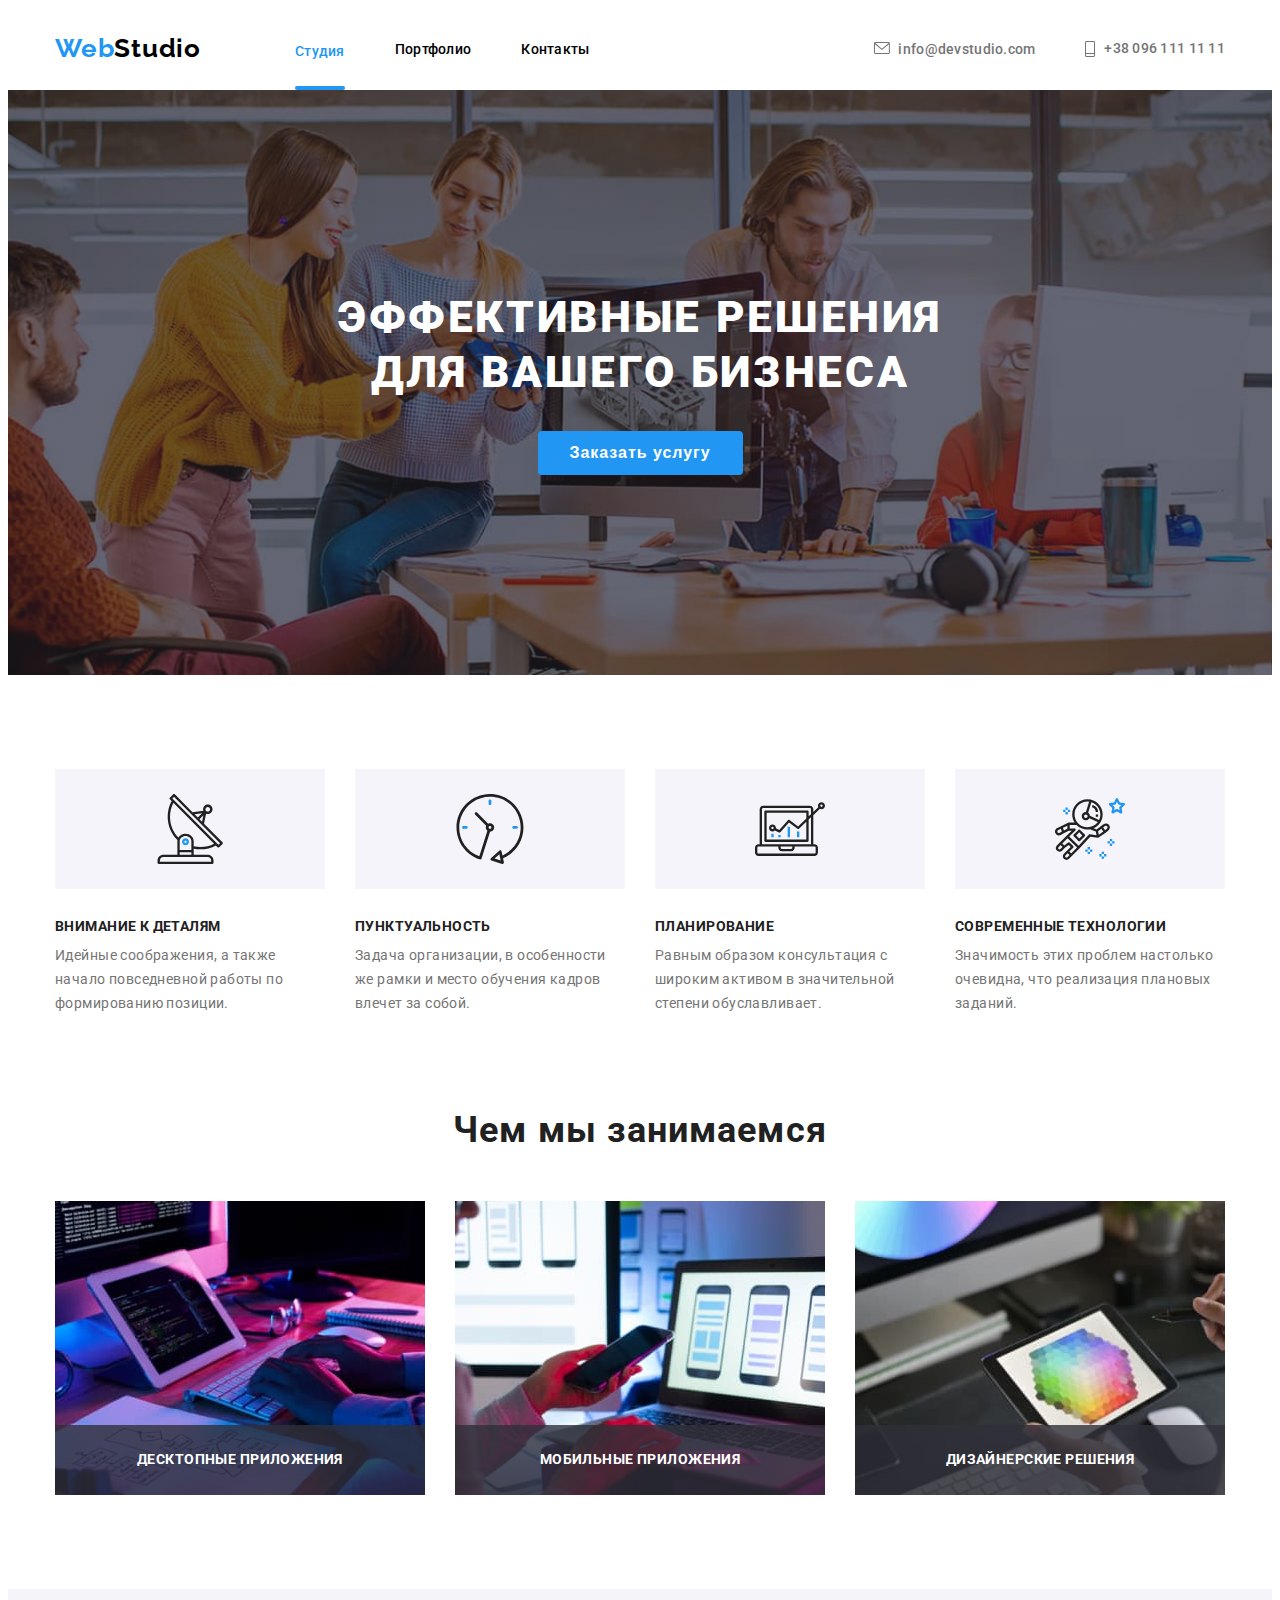
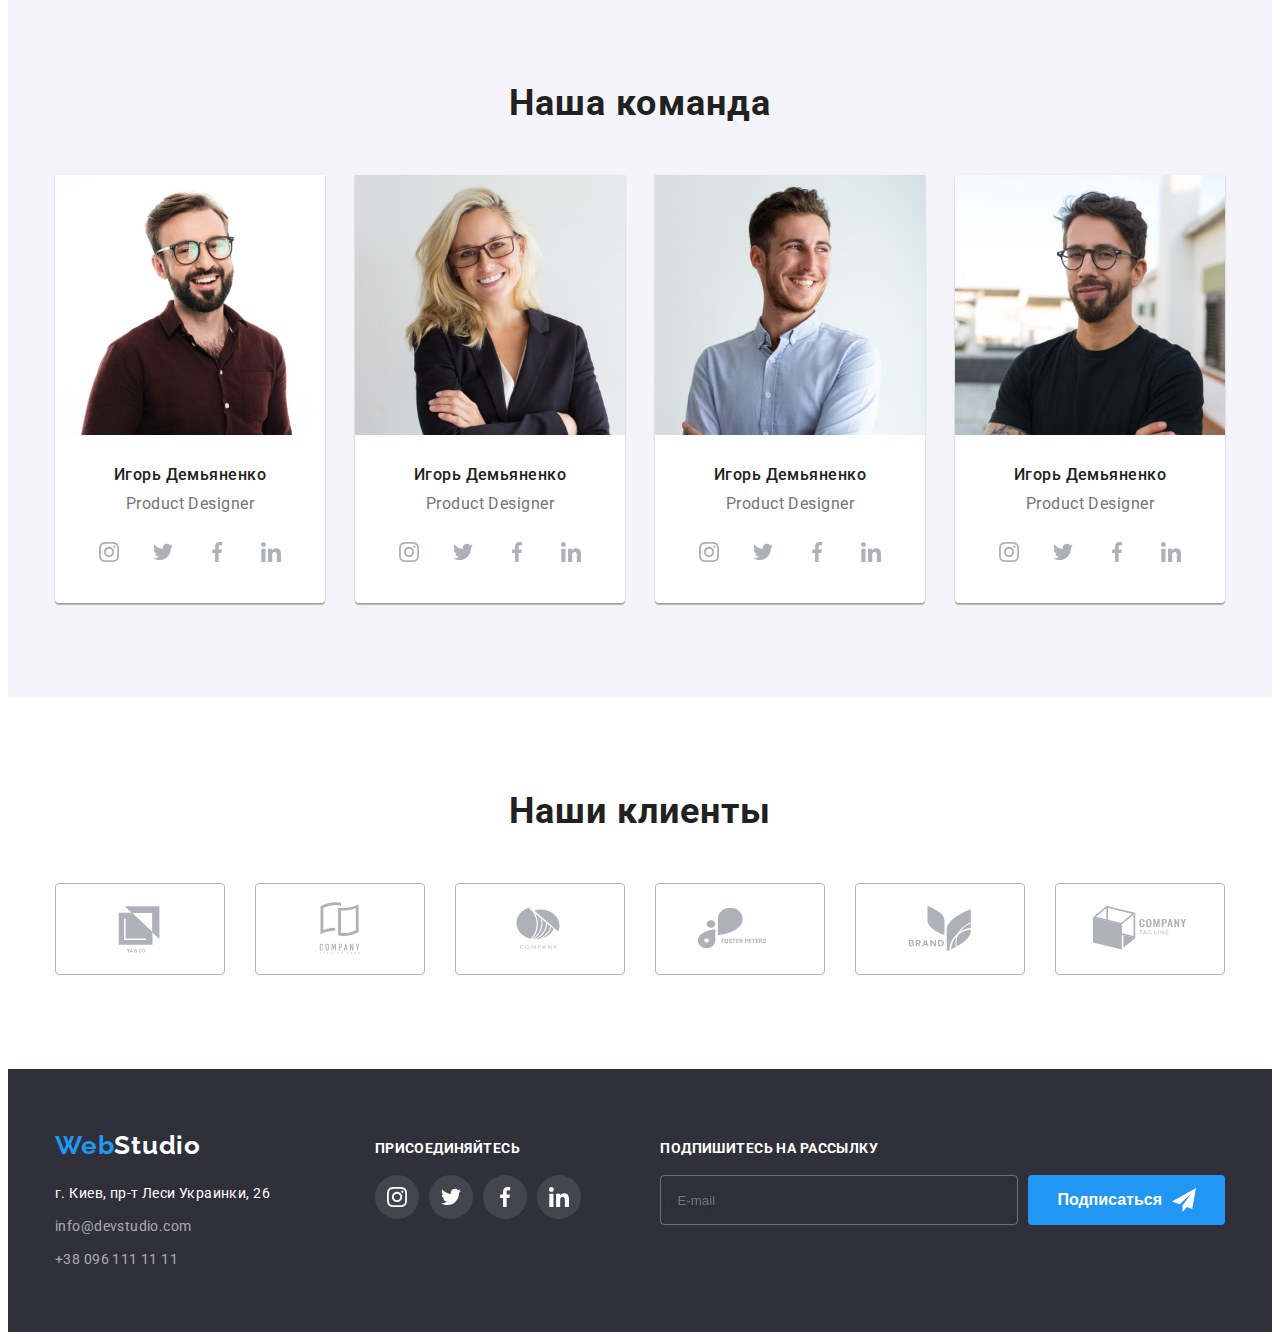
==== commit 1be80a3a: "123" ====
--- a/index.html
+++ b/index.html
@@ -1,423 +1,474 @@
 <!DOCTYPE html>
 <html lang="ru">
+  <head>
+    <meta charset="UTF-8" />
+    <meta http-equiv="X-UA-Compatible" content="IE=edge" />
+    <meta name="viewport" content="width=device-width, initial-scale=1.0" />
+    <title>WebStudio</title>
+    <link
+      href="https://fonts.googleapis.com/css2?family=Raleway:wght@700&family=Roboto:wght@400;500;700;900&display=swap"
+      rel="stylesheet"
+    />
+    <link
+      rel="stylesheet"
+      href="https://cdnjs.cloudflare.com/ajax/libs/modern-normalize/1.1.0/modern-normalize.min.css"
+      integrity="sha512-wpPYUAdjBVSE4KJnH1VR1HeZfpl1ub8YT/NKx4PuQ5NmX2tKuGu6U/JRp5y+Y8XG2tV+wKQpNHVUX03MfMFn9Q=="
+      crossorigin="anonymous"
+      referrerpolicy="no-referrer"
+    />
+    <link rel="stylesheet" href="./css/style.css" />
+  </head>
 
-<head>
-  <meta charset="UTF-8" />
-  <meta http-equiv="X-UA-Compatible" content="IE=edge" />
-  <meta name="viewport" content="width=device-width, initial-scale=1.0" />
-  <title>WebStudio</title>
-  <link href="https://fonts.googleapis.com/css2?family=Raleway:wght@700&family=Roboto:wght@400;500;700;900&display=swap"
-    rel="stylesheet" />
-  <link rel="stylesheet" href="https://cdnjs.cloudflare.com/ajax/libs/modern-normalize/1.1.0/modern-normalize.min.css"
-    integrity="sha512-wpPYUAdjBVSE4KJnH1VR1HeZfpl1ub8YT/NKx4PuQ5NmX2tKuGu6U/JRp5y+Y8XG2tV+wKQpNHVUX03MfMFn9Q=="
-    crossorigin="anonymous" referrerpolicy="no-referrer" />
-  <link rel="stylesheet" href="./css/style.css" />
-</head>
-
-<body>
-  <!-- header -->
-  <header>
-    <div class="nav-cont container">
-      <!-- навигация -->
-      <nav class="nav-item">
-        <a href="./index.html" class="logo"><span class="logo-blue">Web</span><span class="logo-black">Studio</span></a>
+  <body>
+    <!-- header -->
+    <header>
+      <div class="nav-cont container">
+        <!-- навигация -->
+        <nav class="nav-item">
+          <a href="./index.html" class="logo"
+            ><span class="logo-blue">Web</span><span class="logo-black">Studio</span></a
+          >
+          <ul class="nav-list list">
+            <li class="current"><a href="" class="nav-link link">Студия</a></li>
+            <li>
+              <a href="./portfolio.html" class="nav-link link">Портфолио</a>
+            </li>
+            <li><a href="" class="nav-link link">Контакты</a></li>
+          </ul>
+        </nav>
+        <!-- Контакты -->
         <ul class="nav-list list">
-          <li class="current"><a href="" class="nav-link link">Студия</a></li>
           <li>
-            <a href="./portfolio.html" class="nav-link link">Портфолио</a>
+            <a class="cont-link mail link" href="mailto:info@devstudio.com">
+              <svg class="icon-cont" width="16" height="12">
+                <use href="./image/svg/sprite.svg#icon-mail"></use>
+              </svg>
+              info@devstudio.com</a
+            >
           </li>
-          <li><a href="" class="nav-link link">Контакты</a></li>
-        </ul>
-      </nav>
-      <!-- Контакты -->
-      <ul class="nav-list list">
-        <li>
-          <a class="cont-link mail link" href="mailto:info@devstudio.com">
-            <svg class="icon-cont" width="16" height="12">
-              <use href="./image/svg/sprite.svg#icon-mail"></use>
-            </svg>
-            info@devstudio.com</a>
-        </li>
-        <li>
-          <a class="cont-link tel link" href="tel:+380961111111">
-            <svg class="icon-cont" width="10" height="16">
-              <use href="./image/svg/sprite.svg#icon-telephone"></use>
-            </svg>
-            +38 096 111 11 11</a>
-        </li>
-      </ul>
-    </div>
-  </header>
-  <!-- main -->
-  <main>
-    <!-- Интро -->
-    <section class="intro">
-      <h1 class="intro-title">Эффективные решения для вашего бизнеса</h1>
-      <button type="button" class="btn primary" data-modal-open>Заказать услугу</button>
-    </section>
-    <!-- Преимущества -->
-    <section class="our-benefit">
-      <div class="benefit container">
-        <h2 class="benefits title">Преимущества</h2>
-        <ul class="benefits-list list">
-          <li class="item">
-            <div class="icon-item">
-              <svg class="icon-benefits" width="70" height="70">
-                <use href="./image/svg/sprite.svg#icon-antenna-1"></use>
+          <li>
+            <a class="cont-link tel link" href="tel:+380961111111">
+              <svg class="icon-cont" width="10" height="16">
+                <use href="./image/svg/sprite.svg#icon-telephone"></use>
               </svg>
-            </div>
-            <h3 class="benefits-title sub-title">Внимание к деталям</h3>
-            <p class="benefits-description">
-              Идейные соображения, a также начало повседневной работы по формированию позиции.
-            </p>
-          </li>
-
-          <li class="item">
-            <div class="icon-item">
-              <svg class="icon-benefits" width="70" height="70">
-                <use href="./image/svg/sprite.svg#icon-clock-2"></use>
-              </svg>
-            </div>
-            <h3 class="benefits-title sub-title">Пунктуальность</h3>
-            <p class="benefits-description">
-              Задача организации, в особенности же рамки и место обучения кадров влечет за собой.
-            </p>
-          </li>
-
-          <li class="item">
-            <div class="icon-item">
-              <svg class="icon-benefits" width="70" height="70">
-                <use href="./image/svg/sprite.svg#icon-diagram-3"></use>
-              </svg>
-            </div>
-            <h3 class="benefits-title sub-title">Планирование</h3>
-            <p class="benefits-description">
-              Равным образом консультация c широким активом в значительной степени обуславливает.
-            </p>
-          </li>
-
-          <li class="item">
-            <div class="icon-item">
-              <svg class="icon-benefits" width="70" height="70">
-                <use href="./image/svg/sprite.svg#icon-astronaut-4"></use>
-              </svg>
-            </div>
-            <h3 class="benefits-title sub-title">Современные технологии</h3>
-            <p class="benefits-description">
-              Значимость этих проблем настолько очевидна, что реализация плановых заданий.
-            </p>
+              +38 096 111 11 11</a
+            >
           </li>
         </ul>
       </div>
-    </section>
-    <!-- Чем мы занимаемся -->
-    <section class="section">
+    </header>
+    <!-- main -->
+    <main>
+      <!-- Интро -->
+      <section class="intro">
+        <h1 class="intro-title">Эффективные решения для вашего бизнеса</h1>
+        <button type="button" class="btn primary" data-modal-open>Заказать услугу</button>
+      </section>
+      <!-- Преимущества -->
+      <section class="our-benefit">
+        <div class="benefit container">
+          <h2 class="benefits title">Преимущества</h2>
+          <ul class="benefits-list list">
+            <li class="item">
+              <div class="icon-item">
+                <svg class="icon-benefits" width="70" height="70">
+                  <use href="./image/svg/sprite.svg#icon-antenna-1"></use>
+                </svg>
+              </div>
+              <h3 class="benefits-title sub-title">Внимание к деталям</h3>
+              <p class="benefits-description">
+                Идейные соображения, a также начало повседневной работы по формированию позиции.
+              </p>
+            </li>
+
+            <li class="item">
+              <div class="icon-item">
+                <svg class="icon-benefits" width="70" height="70">
+                  <use href="./image/svg/sprite.svg#icon-clock-2"></use>
+                </svg>
+              </div>
+              <h3 class="benefits-title sub-title">Пунктуальность</h3>
+              <p class="benefits-description">
+                Задача организации, в особенности же рамки и место обучения кадров влечет за собой.
+              </p>
+            </li>
+
+            <li class="item">
+              <div class="icon-item">
+                <svg class="icon-benefits" width="70" height="70">
+                  <use href="./image/svg/sprite.svg#icon-diagram-3"></use>
+                </svg>
+              </div>
+              <h3 class="benefits-title sub-title">Планирование</h3>
+              <p class="benefits-description">
+                Равным образом консультация c широким активом в значительной степени обуславливает.
+              </p>
+            </li>
+
+            <li class="item">
+              <div class="icon-item">
+                <svg class="icon-benefits" width="70" height="70">
+                  <use href="./image/svg/sprite.svg#icon-astronaut-4"></use>
+                </svg>
+              </div>
+              <h3 class="benefits-title sub-title">Современные технологии</h3>
+              <p class="benefits-description">
+                Значимость этих проблем настолько очевидна, что реализация плановых заданий.
+              </p>
+            </li>
+          </ul>
+        </div>
+      </section>
+      <!-- Чем мы занимаемся -->
+      <section class="section">
+        <div class="container">
+          <h2 class="title">Чем мы занимаемся</h2>
+          <ul class="doing-list list">
+            <li>
+              <img src="./image/Main/do/box1.jpg" width="370" alt="box1" />
+              <p>Десктопные приложения</p>
+            </li>
+            <li>
+              <img src="./image/Main/do/box2.jpg" width="370" alt="box2" />
+              <p>Мобильные приложения</p>
+            </li>
+            <li>
+              <img src="./image/Main/do/box3.jpg" width="370" alt="box3" />
+              <p>Дизайнерские решения</p>
+            </li>
+          </ul>
+        </div>
+      </section>
+      <!-- Наша команда -->
+      <section class="team section">
+        <div class="container">
+          <h2 class="title">Наша команда</h2>
+          <ul class="team-list list">
+            <li class="team-container">
+              <img class="team-photo" src="./image/Main/team/team1.jpg" width="270" alt="team1" />
+              <div class="team-descr">
+                <h3 class="team-name">Игорь Демьяненко</h3>
+                <p class="team-position">Product Designer</p>
+                <ul class="social social-team list">
+                  <li>
+                    <a href="" class="social-item link">
+                      <svg class="icon-social" width="20" height="20">
+                        <use href="./image/svg/sprite.svg#icon-instagram"></use>
+                      </svg>
+                    </a>
+                  </li>
+                  <li>
+                    <a href="" class="social-item link">
+                      <svg class="icon-social" width="20" height="20">
+                        <use href="./image/svg/sprite.svg#icon-twitter"></use>
+                      </svg>
+                    </a>
+                  </li>
+                  <li>
+                    <a href="" class="social-item link">
+                      <svg class="icon-social" width="20" height="20">
+                        <use href="./image/svg/sprite.svg#icon-facebook"></use>
+                      </svg>
+                    </a>
+                  </li>
+                  <li>
+                    <a href="" class="social-item link">
+                      <svg class="icon-social" width="20" height="20">
+                        <use href="./image/svg/sprite.svg#icon-linkedin"></use>
+                      </svg>
+                    </a>
+                  </li>
+                </ul>
+              </div>
+            </li>
+            <li class="team-container">
+              <img class="team-photo" src="./image/Main/team/team2.jpg" width="270" alt="team1" />
+              <div class="team-descr">
+                <h3 class="team-name">Игорь Демьяненко</h3>
+                <p class="team-position">Product Designer</p>
+                <ul class="social social-team list">
+                  <li>
+                    <a href="" class="social-item team-item link">
+                      <svg class="icon-social" width="20" height="20">
+                        <use href="./image/svg/sprite.svg#icon-instagram"></use>
+                      </svg>
+                    </a>
+                  </li>
+                  <li>
+                    <a href="" class="social-item team-item link">
+                      <svg class="icon-social" width="20" height="20">
+                        <use href="./image/svg/sprite.svg#icon-twitter"></use>
+                      </svg>
+                    </a>
+                  </li>
+                  <li>
+                    <a href="" class="social-item team-item link">
+                      <svg class="icon-social" width="20" height="20">
+                        <use href="./image/svg/sprite.svg#icon-facebook"></use>
+                      </svg>
+                    </a>
+                  </li>
+                  <li>
+                    <a href="" class="social-item team-item link">
+                      <svg class="icon-social" width="20" height="20">
+                        <use href="./image/svg/sprite.svg#icon-linkedin"></use>
+                      </svg>
+                    </a>
+                  </li>
+                </ul>
+              </div>
+            </li>
+            <li class="team-container">
+              <img class="team-photo" src="./image/Main/team/team3.jpg" width="270" alt="team1" />
+              <div class="team-descr">
+                <h3 class="team-name">Игорь Демьяненко</h3>
+                <p class="team-position">Product Designer</p>
+                <ul class="social social-team list">
+                  <li>
+                    <a href="" class="social-item team-item link">
+                      <svg class="icon-social" width="20" height="20">
+                        <use href="./image/svg/sprite.svg#icon-instagram"></use>
+                      </svg>
+                    </a>
+                  </li>
+                  <li>
+                    <a href="" class="social-item team-item link">
+                      <svg class="icon-social" width="20" height="20">
+                        <use href="./image/svg/sprite.svg#icon-twitter"></use>
+                      </svg>
+                    </a>
+                  </li>
+                  <li>
+                    <a href="" class="social-item team-item link">
+                      <svg class="icon-social" width="20" height="20">
+                        <use href="./image/svg/sprite.svg#icon-facebook"></use>
+                      </svg>
+                    </a>
+                  </li>
+                  <li>
+                    <a href="" class="social-item team-item link">
+                      <svg class="icon-social" width="20" height="20">
+                        <use href="./image/svg/sprite.svg#icon-linkedin"></use>
+                      </svg>
+                    </a>
+                  </li>
+                </ul>
+              </div>
+            </li>
+            <li class="team-container">
+              <img class="team-photo" src="./image/Main/team/team4.jpg" width="270" alt="team1" />
+              <div class="team-descr">
+                <h3 class="team-name">Игорь Демьяненко</h3>
+                <p class="team-position">Product Designer</p>
+                <ul class="social social-team list">
+                  <li>
+                    <a href="" class="social-item team-item link">
+                      <svg class="icon-social" width="20" height="20">
+                        <use href="./image/svg/sprite.svg#icon-instagram"></use>
+                      </svg>
+                    </a>
+                  </li>
+                  <li>
+                    <a href="" class="social-item team-item link">
+                      <svg class="icon-social" width="20" height="20">
+                        <use href="./image/svg/sprite.svg#icon-twitter"></use>
+                      </svg>
+                    </a>
+                  </li>
+                  <li>
+                    <a href="" class="social-item team-item link">
+                      <svg class="icon-social" width="20" height="20">
+                        <use href="./image/svg/sprite.svg#icon-facebook"></use>
+                      </svg>
+                    </a>
+                  </li>
+                  <li>
+                    <a href="" class="social-item team-item link">
+                      <svg class="icon-social" width="20" height="20">
+                        <use href="./image/svg/sprite.svg#icon-linkedin"></use>
+                      </svg>
+                    </a>
+                  </li>
+                </ul>
+              </div>
+            </li>
+          </ul>
+        </div>
+      </section>
+      <!-- Клиенты -->
+      <section class="section">
+        <div class="container">
+          <h2 class="title">Наши клиенты</h2>
+          <ul class="clients-list list">
+            <li class="list">
+              <a href="" class="item-client link">
+                <svg class="icon-client">
+                  <use href="./image/svg/sprite.svg#icon-client-1"></use>
+                </svg>
+              </a>
+            </li>
+            <li class="list">
+              <a href="" class="item-client link">
+                <svg class="icon-client">
+                  <use href="./image/svg/sprite.svg#icon-client-2"></use>
+                </svg>
+              </a>
+            </li>
+            <li class="list">
+              <a href="" class="item-client link">
+                <svg class="icon-client">
+                  <use href="./image/svg/sprite.svg#icon-client-3"></use>
+                </svg>
+              </a>
+            </li>
+            <li class="list">
+              <a href="" class="item-client link">
+                <svg class="icon-client">
+                  <use href="./image/svg/sprite.svg#icon-client-4"></use>
+                </svg>
+              </a>
+            </li>
+            <li class="list">
+              <a href="" class="item-client link">
+                <svg class="icon-client">
+                  <use href="./image/svg/sprite.svg#icon-client-5"></use>
+                </svg>
+              </a>
+            </li>
+            <li class="list">
+              <a href="" class="item-client link">
+                <svg class="icon-client">
+                  <use href="./image/svg/sprite.svg#icon-client-6"></use>
+                </svg>
+              </a>
+            </li>
+          </ul>
+        </div>
+      </section>
+    </main>
+    <!-- footer -->
+    <footer class="footer">
       <div class="container">
-        <h2 class="title">Чем мы занимаемся</h2>
-        <ul class="doing-list list">
+        <ul class="footer-container list">
           <li>
-            <img src="./image/Main/do/box1.jpg" width="370" alt="box1" />
-            <p>Десктопные приложения</p>
+            <a href="./index.html" class="logo"
+              ><span class="logo-blue">Web</span><span class="logo-white">Studio</span></a
+            >
+            <address>
+              <ul class="footer-adress">
+                <li class="adress-link list">
+                  <a
+                    class="adress link"
+                    href="https://www.google.com/maps/place/%D0%B1%D1%83%D0%BB.+%D0%9B%D0%B5%D1%81%D0%B8+%D0%A3%D0%BA%D1%80%D0%B0%D0%B8%D0%BD%D0%BA%D0%B8,+26,+%D0%9A%D0%B8%D0%B5%D0%B2,+02000/data=!4m2!3m1!1s0x40d4cf0e033ecbe9:0x57a4dffefec77da0?sa=X&ved=2ahUKEwjcrKjP-oL5AhVjoosKHctqA7YQ8gF6BAgDEAE"
+                    target="_blank"
+                    rel="noopener noreferrer"
+                    >г. Киев, пр-т Леси Украинки, 26</a
+                  >
+                </li>
+                <li class="adress-link list">
+                  <a class="contact link" href="mailto:info@devstudio.com">info@devstudio.com</a>
+                </li>
+                <li class="adress-link list">
+                  <a class="contact link" href="tel:+380961111111">+38 096 111 11 11</a>
+                </li>
+              </ul>
+            </address>
           </li>
           <li>
-            <img src="./image/Main/do/box2.jpg" width="370" alt="box2" />
-            <p>Мобильные приложения</p>
+            <h2 class="sub-title title-join">присоединяйтесь</h2>
+            <ul class="social social-footer list">
+              <li>
+                <a href="" class="social-item link">
+                  <svg class="icon-social" width="20" height="20">
+                    <use href="./image/svg/sprite.svg#icon-instagram"></use>
+                  </svg>
+                </a>
+              </li>
+              <li>
+                <a href="" class="social-item link">
+                  <svg class="icon-social" width="20" height="20">
+                    <use href="./image/svg/sprite.svg#icon-twitter"></use>
+                  </svg>
+                </a>
+              </li>
+              <li>
+                <a href="" class="social-item link">
+                  <svg class="icon-social" width="20" height="20">
+                    <use href="./image/svg/sprite.svg#icon-facebook"></use>
+                  </svg>
+                </a>
+              </li>
+              <li>
+                <a href="" class="social-item link">
+                  <svg class="icon-social" width="20" height="20">
+                    <use href="./image/svg/sprite.svg#icon-linkedin"></use>
+                  </svg>
+                </a>
+              </li>
+            </ul>
           </li>
           <li>
-            <img src="./image/Main/do/box3.jpg" width="370" alt="box3" />
-            <p>Дизайнерские решения</p>
-          </li>
-        </ul>
-      </div>
-    </section>
-    <!-- Наша команда -->
-    <section class="team section">
-      <div class="container">
-        <h2 class="title">Наша команда</h2>
-        <ul class="team-list list">
-          <li class="team-container">
-            <img class="team-photo" src="./image/Main/team/team1.jpg" width="270" alt="team1" />
-            <div class="team-descr">
-              <h3 class="team-name">Игорь Демьяненко</h3>
-              <p class="team-position">Product Designer</p>
-              <ul class="social social-team list">
-                <li>
-                  <a href="" class="social-item link">
-                    <svg class="icon-social" width="20" height="20">
-                      <use href="./image/svg/sprite.svg#icon-instagram"></use>
-                    </svg>
-                  </a>
-                </li>
-                <li>
-                  <a href="" class="social-item link">
-                    <svg class="icon-social" width="20" height="20">
-                      <use href="./image/svg/sprite.svg#icon-twitter"></use>
-                    </svg>
-                  </a>
-                </li>
-                <li>
-                  <a href="" class="social-item link">
-                    <svg class="icon-social" width="20" height="20">
-                      <use href="./image/svg/sprite.svg#icon-facebook"></use>
-                    </svg>
-                  </a>
-                </li>
-                <li>
-                  <a href="" class="social-item link">
-                    <svg class="icon-social" width="20" height="20">
-                      <use href="./image/svg/sprite.svg#icon-linkedin"></use>
-                    </svg>
-                  </a>
-                </li>
-              </ul>
-            </div>
-          </li>
-          <li class="team-container">
-            <img class="team-photo" src="./image/Main/team/team2.jpg" width="270" alt="team1" />
-            <div class="team-descr">
-              <h3 class="team-name">Игорь Демьяненко</h3>
-              <p class="team-position">Product Designer</p>
-              <ul class="social social-team list">
-                <li>
-                  <a href="" class="social-item team-item link">
-                    <svg class="icon-social" width="20" height="20">
-                      <use href="./image/svg/sprite.svg#icon-instagram"></use>
-                    </svg>
-                  </a>
-                </li>
-                <li>
-                  <a href="" class="social-item team-item link">
-                    <svg class="icon-social" width="20" height="20">
-                      <use href="./image/svg/sprite.svg#icon-twitter"></use>
-                    </svg>
-                  </a>
-                </li>
-                <li>
-                  <a href="" class="social-item team-item link">
-                    <svg class="icon-social" width="20" height="20">
-                      <use href="./image/svg/sprite.svg#icon-facebook"></use>
-                    </svg>
-                  </a>
-                </li>
-                <li>
-                  <a href="" class="social-item team-item link">
-                    <svg class="icon-social" width="20" height="20">
-                      <use href="./image/svg/sprite.svg#icon-linkedin"></use>
-                    </svg>
-                  </a>
-                </li>
-              </ul>
-            </div>
-          </li>
-          <li class="team-container">
-            <img class="team-photo" src="./image/Main/team/team3.jpg" width="270" alt="team1" />
-            <div class="team-descr">
-              <h3 class="team-name">Игорь Демьяненко</h3>
-              <p class="team-position">Product Designer</p>
-              <ul class="social social-team list">
-                <li>
-                  <a href="" class="social-item team-item link">
-                    <svg class="icon-social" width="20" height="20">
-                      <use href="./image/svg/sprite.svg#icon-instagram"></use>
-                    </svg>
-                  </a>
-                </li>
-                <li>
-                  <a href="" class="social-item team-item link">
-                    <svg class="icon-social" width="20" height="20">
-                      <use href="./image/svg/sprite.svg#icon-twitter"></use>
-                    </svg>
-                  </a>
-                </li>
-                <li>
-                  <a href="" class="social-item team-item link">
-                    <svg class="icon-social" width="20" height="20">
-                      <use href="./image/svg/sprite.svg#icon-facebook"></use>
-                    </svg>
-                  </a>
-                </li>
-                <li>
-                  <a href="" class="social-item team-item link">
-                    <svg class="icon-social" width="20" height="20">
-                      <use href="./image/svg/sprite.svg#icon-linkedin"></use>
-                    </svg>
-                  </a>
-                </li>
-              </ul>
-            </div>
-          </li>
-          <li class="team-container">
-            <img class="team-photo" src="./image/Main/team/team4.jpg" width="270" alt="team1" />
-            <div class="team-descr">
-              <h3 class="team-name">Игорь Демьяненко</h3>
-              <p class="team-position">Product Designer</p>
-              <ul class="social social-team list">
-                <li>
-                  <a href="" class="social-item team-item link">
-                    <svg class="icon-social" width="20" height="20">
-                      <use href="./image/svg/sprite.svg#icon-instagram"></use>
-                    </svg>
-                  </a>
-                </li>
-                <li>
-                  <a href="" class="social-item team-item link">
-                    <svg class="icon-social" width="20" height="20">
-                      <use href="./image/svg/sprite.svg#icon-twitter"></use>
-                    </svg>
-                  </a>
-                </li>
-                <li>
-                  <a href="" class="social-item team-item link">
-                    <svg class="icon-social" width="20" height="20">
-                      <use href="./image/svg/sprite.svg#icon-facebook"></use>
-                    </svg>
-                  </a>
-                </li>
-                <li>
-                  <a href="" class="social-item team-item link">
-                    <svg class="icon-social" width="20" height="20">
-                      <use href="./image/svg/sprite.svg#icon-linkedin"></use>
-                    </svg>
-                  </a>
-                </li>
-              </ul>
+            <div class="subscribe list">
+              <p class="sub-title">Подпишитесь на рассылку</p>
+              <form name="subscribed client">
+                <input type="email" placeholder="E-mail" id="email" />
+                <button class="btn send" type="submit">
+                  Подписаться
+                  <svg class="icon-send" width="24" height="24">
+                    <use href="./image/svg/sprite.svg#icon-send"></use>
+                  </svg>
+                </button>
+              </form>
             </div>
           </li>
         </ul>
       </div>
-    </section>
-    <!-- Клиенты -->
-    <section class="section">
-      <div class="container">
-        <h2 class="title">Наши клиенты</h2>
-        <ul class="clients-list list">
-          <li class="list">
-            <a href="" class="item-client link">
-              <svg class="icon-client">
-                <use href="./image/svg/sprite.svg#icon-client-1"></use>
-              </svg>
-            </a>
-          </li>
-          <li class="list">
-            <a href="" class="item-client link">
-              <svg class="icon-client">
-                <use href="./image/svg/sprite.svg#icon-client-2"></use>
-              </svg>
-            </a>
-          </li>
-          <li class="list">
-            <a href="" class="item-client link">
-              <svg class="icon-client">
-                <use href="./image/svg/sprite.svg#icon-client-3"></use>
-              </svg>
-            </a>
-          </li>
-          <li class="list">
-            <a href="" class="item-client link">
-              <svg class="icon-client">
-                <use href="./image/svg/sprite.svg#icon-client-4"></use>
-              </svg>
-            </a>
-          </li>
-          <li class="list">
-            <a href="" class="item-client link">
-              <svg class="icon-client">
-                <use href="./image/svg/sprite.svg#icon-client-5"></use>
-              </svg>
-            </a>
-          </li>
-          <li class="list">
-            <a href="" class="item-client link">
-              <svg class="icon-client">
-                <use href="./image/svg/sprite.svg#icon-client-6"></use>
-              </svg>
-            </a>
-          </li>
-        </ul>
+    </footer>
+    <div class="backdrop is-hidden" data-modal>
+      <div class="modal">
+        <button type="button" class="btn btn-close" data-modal-close>
+          <img src="./image/svg/closed.svg" alt="X" width="11" height="11" />
+        </button>
+        <form class="client-form js-speaker-form" name="Client-form">
+          <p class="sub-title">Оставьте свои данные, мы вам перезвоним</p>
+          <label>
+            <span class="label-title">Имя</span>
+            <input type="text" name="client-name" autofocus />
+            <svg  class="icon-form" width="18" height="18">
+              <use href="./image/svg/sprite.svg#icon-name"></use>
+            </svg>
+          </label>
+          <label>
+            <span class="label-title">Телефон</span>
+            <input type="tel" name="client-telephone" />
+            <svg  class="icon-form" width="18" height="18">
+              <use href="./image/svg/sprite.svg#icon-tel"></use>
+            </svg>
+          </label>
+          <label>
+            <span class="label-title">Почта</span>
+            <input type="email" name="client-email" />
+            <svg  class="icon-form" width="18" height="18">
+              <use href="./image/svg/sprite.svg#icon-mail-form"></use>
+            </svg>
+          </label>
+          <label>
+            <span class="label-title">Комментарий</span>
+            <textarea
+              name="client-comment"
+              cols="30"
+              rows="10"
+              placeholder="Введите текст"
+            ></textarea>
+          </label>
+          <label >
+            <input type="checkbox" />
+            Соглашаюсь с рассылкой и принимаю <a href="" class="link">Условия договора</a>
+          </label>
+          <button class="btn" type="submit">Отправить</button>
+        </form>
       </div>
-    </section>
-  </main>
-  <!-- footer -->
-  <footer class="footer">
-    <div class="container">
-      <ul class="footer-container list">
-        <li>
-          <a href="./index.html" class="logo"><span class="logo-blue">Web</span><span
-              class="logo-white">Studio</span></a>
-          <address>
-            <ul class="footer-adress">
-              <li class="adress-link list">
-                <a class="adress link"
-                  href="https://www.google.com/maps/place/%D0%B1%D1%83%D0%BB.+%D0%9B%D0%B5%D1%81%D0%B8+%D0%A3%D0%BA%D1%80%D0%B0%D0%B8%D0%BD%D0%BA%D0%B8,+26,+%D0%9A%D0%B8%D0%B5%D0%B2,+02000/data=!4m2!3m1!1s0x40d4cf0e033ecbe9:0x57a4dffefec77da0?sa=X&ved=2ahUKEwjcrKjP-oL5AhVjoosKHctqA7YQ8gF6BAgDEAE"
-                  target="_blank" rel="noopener noreferrer">г. Киев, пр-т Леси Украинки, 26</a>
-              </li>
-              <li class="adress-link list">
-                <a class="contact link" href="mailto:info@devstudio.com">info@devstudio.com</a>
-              </li>
-              <li class="adress-link list">
-                <a class="contact link" href="tel:+380961111111">+38 096 111 11 11</a>
-              </li>
-            </ul>
-          </address>
-        </li>
-        <li>
-          <h2 class="sub-title title-join">присоединяйтесь</h2>
-          <ul class="social social-footer list">
-            <li>
-              <a href="" class="social-item link">
-                <svg class="icon-social" width="20" height="20">
-                  <use href="./image/svg/sprite.svg#icon-instagram"></use>
-                </svg>
-              </a>
-            </li>
-            <li>
-              <a href="" class="social-item link">
-                <svg class="icon-social" width="20" height="20">
-                  <use href="./image/svg/sprite.svg#icon-twitter"></use>
-                </svg>
-              </a>
-            </li>
-            <li>
-              <a href="" class="social-item link">
-                <svg class="icon-social" width="20" height="20">
-                  <use href="./image/svg/sprite.svg#icon-facebook"></use>
-                </svg>
-              </a>
-            </li>
-            <li>
-              <a href="" class="social-item link">
-                <svg class="icon-social" width="20" height="20">
-                  <use href="./image/svg/sprite.svg#icon-linkedin"></use>
-                </svg>
-              </a>
-            </li>
-          </ul>
-        </li>
-        <li>
-          <div class="subscribe list">
-            <p class="sub-title">Подпишитесь на рассылку</p>
-            <form name="subscribed client">  
-            <input type="email" placeholder="E-mail" id="email" />
-            <button class="btn send" type="submit">
-              Подписаться
-              <svg class="icon-send" width="24" height="24">
-                <use href="./image/svg/sprite.svg#icon-send">
-              </svg>
-            </button>
-          </form>
-          </div>
-        </li>
-      </ul>
     </div>
-  </footer>
-  <div class="backdrop is-hidden" data-modal>
-    <div class="modal">
-      <button type="button" class="btn btn-close" data-modal-close>
-        <img src="./image/svg/closed.svg" alt="X" width="11" height="11" />
-      </button>
-    </div>
-  </div>
-  <script src="./js/modal.js"></script>
-</body>
-
-</html>+    <script src="./js/modal.js"></script>
+  </body>
+</html>
--- a/css/style.css
+++ b/css/style.css
@@ -13,6 +13,7 @@
   --social-join: rgba(255, 255, 255, 0.1);
   --bgc-overlay: rgba(33, 150, 243, 0.9);
   --bgc-backdrop: rgba(0, 0, 0, 0.2);
+  --border-form: rgba(33, 33, 33, 0.2);
 }
 html {
   box-sizing: border-box;
@@ -67,6 +68,7 @@
   letter-spacing: 0.03em;
 }
 .sub-title {
+  margin-bottom: 20px;
   color: var(--white-color);
   font-weight: 700;
   font-size: 0.875em;
@@ -473,9 +475,6 @@
   /* display: flex;
   flex-wrap: wrap; */
 }
-.sub-title {
-  margin-bottom: 20px;
-}
 .subscribe > form{
   display: flex;
   /* flex-wrap: wrap; */
@@ -591,8 +590,8 @@
   transform: translateY(100%);
   transition: 250ms cubic-bezier(0.4, 0, 0.2, 1);
 }
-.work-item:hover .overlay-text,
-.work-item:focus .overlay-text {
+.work-item > a:hover .overlay-text,
+.work-item > a:focus .overlay-text{
   transform: translateY(0);
 }
 .link .exampl-name {
@@ -658,3 +657,54 @@
   justify-content: center;
   align-items: center;
 }
+
+.client-form{
+padding: 40px;
+}
+.client-form .sub-title{
+  font-size: 1.2em;
+  line-height: 1.2;
+  letter-spacing: 0.03em;
+  color: var(--primary-text-color);
+  margin-bottom: 30px;
+  text-transform: none;
+  text-align: center;
+}
+.client-form > label{
+  position: relative;
+  display: flex;
+  flex-direction: column;
+  margin-bottom: 10px;
+  color: var(--primary-text-color);
+  transition: 250ms cubic-bezier(0.4, 0, 0.2, 1);
+}
+.client-form > label:hover,
+{
+color: var(--accent-color);
+
+}
+.client-form > label> input{
+  padding: 12px 42px;
+  width: 448px;
+  height: 40px;
+  border: 1px solid var(--border-form);
+  border-radius: 4px;
+  transition: 250ms cubic-bezier(0.4, 0, 0.2, 1);
+}
+.client-form > label:hover > input{
+  border-color: var(--accent-color);
+}
+.client-form > label > .label-title{
+  margin-bottom: 0.3em;
+  font-weight: 400;
+  font-size: 0.8em;
+  line-height: 1.2;
+  letter-spacing: 0.01em;
+  color: var(--second-text-color);
+}
+.icon-form{
+  position: absolute;
+  top: 50%;
+  left: 15px;
+  fill: currentColor;
+}